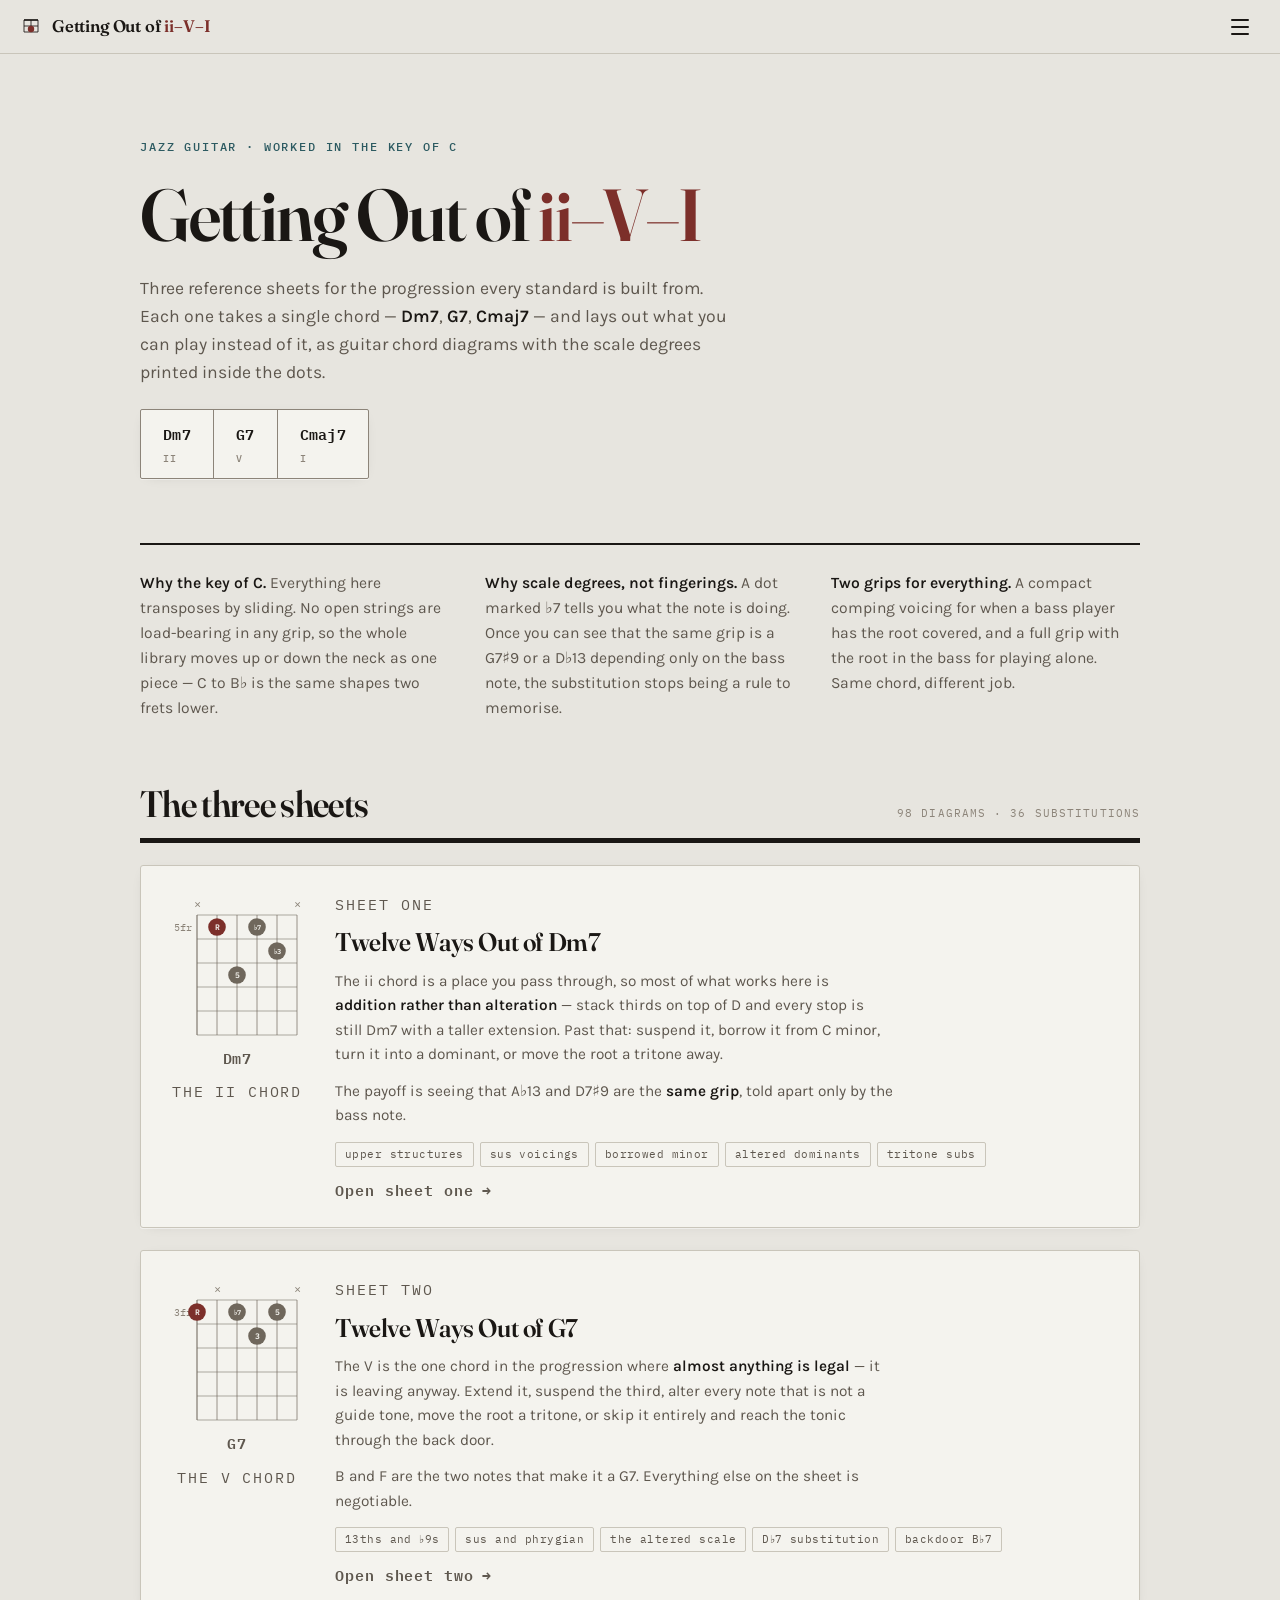
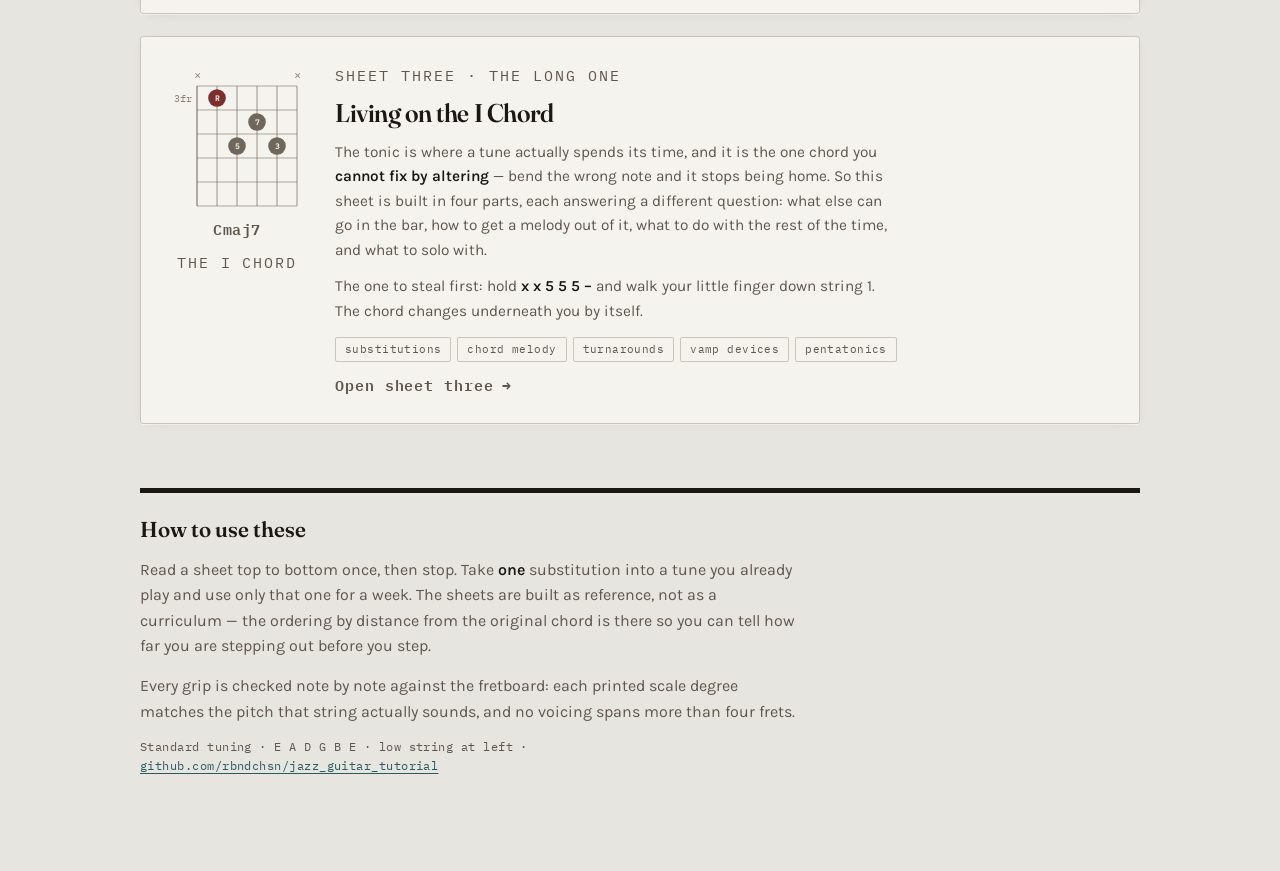
==== index.html @ 125aa094 "Add persistent site bar to all pages: logo home link, title, hamburger nav Identical self-contained " ====
<!doctype html>
<html lang="en">
<head>
<meta charset="utf-8">
<meta name="viewport" content="width=device-width, initial-scale=1">
<meta name="color-scheme" content="light dark">
<title>Getting Out of ii–V–I</title>
<meta name="description" content="A guitar reference for substituting every chord in a ii–V–I, worked in the key of C major. Three sheets, ninety-eight chord diagrams.">
<link rel="preconnect" href="https://fonts.googleapis.com">
<link rel="preconnect" href="https://fonts.gstatic.com" crossorigin>
<link rel="stylesheet" href="https://fonts.googleapis.com/css2?family=Fraunces:opsz,wght@9..144,400..700&family=Karla:wght@300..700&family=IBM+Plex+Mono:wght@400;500;600&display=swap">

<style>
  :root {
    --ground:      #E7E5DF;
    --surface:     #F4F3EE;
    --ink:         #1A1714;
    --ink-soft:    #5E574E;
    --ink-faint:   #8C8479;
    --rule:        #C9C5BA;
    --accent:      #7C2F2A;
    --nickel:      #2C5A61;
    --dot-ink:     #F4F3EE;
    --grid:        #6F675C;
    --nut:         #1A1714;
    --shadow:      0 1px 0 #FFFFFF80, 0 2px 14px -8px #1A171433;
    --lift:        0 1px 0 #FFFFFF80, 0 10px 28px -14px #1A171455;
  }

  @media (prefers-color-scheme: dark) {
    :root:not([data-theme="light"]) {
      --ground:      #131210;
      --surface:     #1D1B18;
      --ink:         #EDEAE3;
      --ink-soft:    #A79E92;
      --ink-faint:   #7A7267;
      --rule:        #35312B;
      --accent:      #DD8078;
      --nickel:      #79B7BD;
      --dot-ink:     #131210;
      --grid:        #6A6156;
      --nut:         #B9B0A2;
      --shadow:      0 1px 0 #FFFFFF08, 0 2px 16px -10px #000000;
      --lift:        0 1px 0 #FFFFFF10, 0 12px 30px -16px #000000;
    }
  }

  :root[data-theme="dark"] {
    --ground:      #131210;
    --surface:     #1D1B18;
    --ink:         #EDEAE3;
    --ink-soft:    #A79E92;
    --ink-faint:   #7A7267;
    --rule:        #35312B;
    --accent:      #DD8078;
    --nickel:      #79B7BD;
    --dot-ink:     #131210;
    --grid:        #6A6156;
    --nut:         #B9B0A2;
    --shadow:      0 1px 0 #FFFFFF08, 0 2px 16px -10px #000000;
    --lift:        0 1px 0 #FFFFFF10, 0 12px 30px -16px #000000;
  }

  * { box-sizing: border-box; }

  body {
    background: var(--ground);
    color: var(--ink);
    font-family: "Karla", ui-sans-serif, system-ui, sans-serif;
    font-size: 16px;
    line-height: 1.6;
    margin: 0;
    padding: 0 20px 96px;
    -webkit-font-smoothing: antialiased;
  }

  .wrap { max-width: 1000px; margin: 0 auto; display: flex; flex-direction: column; gap: 64px; }

  a { color: inherit; }

  :focus-visible {
    outline: 2px solid var(--accent);
    outline-offset: 3px;
    border-radius: 2px;
  }

  /* ---------- masthead ---------- */

  .masthead { padding: 84px 0 0; display: flex; flex-direction: column; gap: 22px; }

  .eyebrow {
    font-family: "IBM Plex Mono", ui-monospace, monospace;
    font-size: 11.5px; font-weight: 500; letter-spacing: 0.16em;
    text-transform: uppercase; color: var(--nickel); margin: 0;
  }

  h1 {
    font-family: "Fraunces", Georgia, "Times New Roman", serif;
    font-variation-settings: "opsz" 140;
    font-weight: 600; font-size: clamp(2.6rem, 7vw, 4.6rem);
    line-height: 1.0; letter-spacing: -0.025em; text-wrap: balance;
    margin: 0; max-width: 14ch;
  }

  h1 em { font-style: normal; color: var(--accent); }

  .standfirst { max-width: 60ch; font-size: 1.1rem; color: var(--ink-soft); margin: 0; }
  .standfirst strong { color: var(--ink); font-weight: 600; }

  /* ---------- progression strip ---------- */

  .prog {
    display: flex; align-items: stretch; align-self: flex-start;
    border: 1px solid var(--ink-faint); border-radius: 2px;
    overflow: hidden; background: var(--surface);
    box-shadow: var(--shadow);
  }

  .prog a {
    font-family: "IBM Plex Mono", ui-monospace, monospace;
    font-size: 15px; font-weight: 600; letter-spacing: 0.02em;
    text-decoration: none; color: var(--ink);
    padding: 13px 22px 12px;
    border-right: 1px solid var(--ink-faint);
    display: flex; flex-direction: column; gap: 4px;
    transition: background 140ms ease, color 140ms ease;
  }
  .prog a:last-child { border-right: 0; }
  .prog a:hover { background: var(--accent); color: var(--dot-ink); }
  .prog a:hover .deg { color: var(--dot-ink); opacity: 0.75; }

  .prog .deg {
    font-size: 9.5px; font-weight: 500; letter-spacing: 0.12em;
    text-transform: uppercase; color: var(--ink-faint);
    transition: color 140ms ease;
  }

  /* ---------- purpose ---------- */

  .purpose {
    display: grid; grid-template-columns: repeat(auto-fit, minmax(240px, 1fr));
    gap: 26px 36px;
    padding-top: 26px; border-top: 2px solid var(--ink);
  }

  .purpose p { margin: 0; color: var(--ink-soft); font-size: 0.98rem; }
  .purpose p b { color: var(--ink); font-weight: 600; }

  /* ---------- sheet rows ---------- */

  .sheets { display: flex; flex-direction: column; gap: 22px; }

  .sheets-head {
    display: flex; align-items: baseline; justify-content: space-between;
    gap: 16px; flex-wrap: wrap;
    padding-bottom: 14px; border-bottom: 5px solid var(--ink);
  }

  .sheets-head h2 {
    font-family: "Fraunces", Georgia, serif;
    font-variation-settings: "opsz" 90;
    font-weight: 600; font-size: clamp(1.7rem, 4vw, 2.3rem);
    line-height: 1.05; letter-spacing: -0.018em; margin: 0;
  }

  .count {
    font-family: "IBM Plex Mono", ui-monospace, monospace;
    font-size: 11px; letter-spacing: 0.1em; text-transform: uppercase;
    color: var(--ink-faint);
  }

  .sheet {
    display: grid;
    grid-template-columns: auto 1fr;
    gap: 12px 28px;
    align-items: start;
    background: var(--surface);
    border: 1px solid var(--rule);
    border-radius: 3px;
    padding: 26px 26px 24px;
    box-shadow: var(--shadow);
    text-decoration: none;
    color: inherit;
    transition: box-shadow 160ms ease, transform 160ms ease, border-color 160ms ease;
  }

  .sheet:hover { box-shadow: var(--lift); transform: translateY(-2px); border-color: var(--ink-faint); }
  .sheet:hover .go { color: var(--accent); }
  .sheet:hover .go .arrow { transform: translateX(4px); }

  .sheet-fig { display: flex; flex-direction: column; align-items: center; gap: 8px; }

  .fig-name {
    font-family: "IBM Plex Mono", ui-monospace, monospace;
    font-size: 12px; font-weight: 600; letter-spacing: 0.04em;
    color: var(--ink); margin: 0;
  }

  .fig-role {
    font-family: "IBM Plex Mono", ui-monospace, monospace;
    font-size: 9.5px; letter-spacing: 0.12em; text-transform: uppercase;
    color: var(--ink-faint); margin: 0;
  }

  .sheet-body { display: flex; flex-direction: column; gap: 12px; min-width: 0; }

  .sheet-eyebrow {
    font-family: "IBM Plex Mono", ui-monospace, monospace;
    font-size: 10.5px; letter-spacing: 0.13em; text-transform: uppercase;
    color: var(--accent); margin: 0;
  }

  .sheet h3 {
    font-family: "Fraunces", Georgia, serif;
    font-variation-settings: "opsz" 80;
    font-weight: 600; font-size: 1.6rem; line-height: 1.1;
    letter-spacing: -0.015em; margin: 0; text-wrap: balance;
  }

  .sheet p { margin: 0; color: var(--ink-soft); font-size: 0.96rem; max-width: 62ch; }
  .sheet p b { color: var(--ink); font-weight: 600; }

  .contents {
    display: flex; flex-wrap: wrap; gap: 6px;
    list-style: none; margin: 2px 0 0; padding: 0;
  }

  .contents li {
    font-family: "IBM Plex Mono", ui-monospace, monospace;
    font-size: 10.5px; letter-spacing: 0.04em;
    color: var(--ink-soft);
    border: 1px solid var(--rule);
    border-radius: 2px;
    padding: 3px 9px;
  }

  .go {
    font-family: "IBM Plex Mono", ui-monospace, monospace;
    font-size: 12px; font-weight: 600; letter-spacing: 0.06em;
    color: var(--nickel); margin: 4px 0 0;
    display: flex; align-items: center; gap: 8px;
    transition: color 160ms ease;
  }

  .go .arrow { display: inline-block; transition: transform 160ms ease; }

  /* ---------- coda ---------- */

  .coda { border-top: 5px solid var(--ink); padding-top: 24px; display: flex; flex-direction: column; gap: 14px; }

  .coda h2 {
    font-family: "Fraunces", Georgia, serif;
    font-variation-settings: "opsz" 60;
    font-weight: 600; font-size: 1.35rem; line-height: 1.2; margin: 0;
  }

  .coda p { margin: 0; max-width: 66ch; color: var(--ink-soft); }
  .coda strong { color: var(--ink); font-weight: 600; }
  .coda a { color: var(--nickel); text-underline-offset: 3px; }

  .tuning {
    font-family: "IBM Plex Mono", ui-monospace, monospace;
    font-size: 11.5px; color: var(--ink-faint); letter-spacing: 0.04em;
  }

  @media (max-width: 640px) {
    .masthead { padding-top: 52px; }
    .sheet { grid-template-columns: 1fr; padding: 20px 18px 18px; }
    .sheet-fig { align-items: flex-start; }
    .prog { align-self: stretch; }
    .prog a { flex: 1; padding: 12px 14px; align-items: center; }
  }

  @media (prefers-reduced-motion: reduce) {
    * { transition: none !important; }
    .sheet:hover { transform: none; }
  }
</style>
<style>
  /* ---------- persistent site bar (self-contained; all classes prefixed sitebar-) ---------- */

  .sitebar {
    position: sticky; top: 0; z-index: 200;
    margin: 0 -20px;
    padding: 0 20px;
    height: 54px;
    display: flex; align-items: center; justify-content: space-between; gap: 16px;
    background: var(--ground);
    border-bottom: 1px solid var(--rule);
  }

  .sitebar-home {
    display: flex; align-items: center; gap: 10px;
    text-decoration: none; color: var(--ink); min-width: 0;
  }

  .sitebar-logo { flex: none; display: block; color: var(--ink); }

  .sitebar-title {
    font-family: "Fraunces", Georgia, serif;
    font-variation-settings: "opsz" 40;
    font-weight: 600; font-size: 1.05rem; letter-spacing: -0.01em;
    line-height: 1.2;
    white-space: nowrap; overflow: hidden; text-overflow: ellipsis;
  }

  .sitebar-title em { font-style: normal; color: var(--accent); }

  .sitebar-burger {
    flex: none; width: 40px; height: 40px;
    display: flex; flex-direction: column; align-items: center; justify-content: center; gap: 5px;
    background: none; border: 1px solid transparent; border-radius: 2px;
    cursor: pointer; padding: 0;
  }

  .sitebar-burger:hover { border-color: var(--rule); background: var(--surface); }

  .sitebar-burger span {
    display: block; width: 18px; height: 2px;
    background: var(--ink); border-radius: 1px;
  }

  .sitebar-menu {
    position: absolute; top: calc(100% + 8px); right: 20px;
    display: none; flex-direction: column; min-width: 250px;
    background: var(--surface);
    border: 1px solid var(--rule); border-radius: 3px;
    box-shadow: 0 12px 30px -16px #00000059;
    padding: 6px;
  }

  .sitebar-menu.sitebar-open { display: flex; }

  .sitebar-menu a {
    font-family: "IBM Plex Mono", ui-monospace, monospace;
    font-size: 12.5px; font-weight: 500; letter-spacing: 0.03em;
    text-decoration: none; color: var(--ink);
    padding: 10px 12px; border-radius: 2px;
    display: flex; justify-content: space-between; align-items: center; gap: 14px;
  }

  .sitebar-menu a .sitebar-deg {
    color: var(--ink-faint);
    font-size: 10px; letter-spacing: 0.12em; text-transform: uppercase;
  }

  .sitebar-menu a:hover { background: var(--accent); color: var(--dot-ink); }
  .sitebar-menu a:hover .sitebar-deg { color: var(--dot-ink); opacity: 0.75; }

  .sitebar-menu a[aria-current="page"] { color: var(--accent); }
  .sitebar-menu a[aria-current="page"]:hover { color: var(--dot-ink); }
</style>
</head>
<body>
<header class="sitebar">
  <a class="sitebar-home" href="index.html" aria-label="Getting Out of ii–V–I — home">
    <svg class="sitebar-logo" width="22" height="22" viewBox="0 0 22 22" aria-hidden="true">
      <g stroke="currentColor" stroke-opacity="0.85">
        <line x1="4" y1="4" x2="18" y2="4" stroke-width="2"/>
        <line x1="4" y1="10" x2="18" y2="10" stroke-width="1"/>
        <line x1="4" y1="16" x2="18" y2="16" stroke-width="1"/>
        <line x1="4" y1="4" x2="4" y2="16" stroke-width="1"/>
        <line x1="11" y1="4" x2="11" y2="16" stroke-width="1"/>
        <line x1="18" y1="4" x2="18" y2="16" stroke-width="1"/>
      </g>
      <circle cx="11" cy="13" r="3.2" fill="var(--accent)"/>
    </svg>
    <span class="sitebar-title">Getting Out of <em>ii–V–I</em></span>
  </a>
  <button class="sitebar-burger" id="sitebar-toggle" type="button" aria-expanded="false" aria-controls="sitebar-menu" aria-label="Menu">
    <span></span><span></span><span></span>
  </button>
  <nav class="sitebar-menu" id="sitebar-menu" aria-label="Site navigation">
    <a href="index.html">Home <span class="sitebar-deg">index</span></a>
    <a href="1iichordDm7substitutions.html">Dm7 substitutions <span class="sitebar-deg">ii</span></a>
    <a href="2VchordG7substitutions.html">G7 substitutions <span class="sitebar-deg">V</span></a>
    <a href="3IchordCmaj7strategies.html">Cmaj7 strategies <span class="sitebar-deg">I</span></a>
  </nav>
</header>
<script>
(function () {
  var toggle = document.getElementById('sitebar-toggle');
  var menu = document.getElementById('sitebar-menu');
  function close() { menu.classList.remove('sitebar-open'); toggle.setAttribute('aria-expanded', 'false'); }
  toggle.addEventListener('click', function (e) {
    e.stopPropagation();
    var open = menu.classList.toggle('sitebar-open');
    toggle.setAttribute('aria-expanded', open ? 'true' : 'false');
  });
  document.addEventListener('click', function (e) { if (!menu.contains(e.target)) close(); });
  document.addEventListener('keydown', function (e) { if (e.key === 'Escape') close(); });
  var page = location.pathname.split('/').pop() || 'index.html';
  var links = menu.getElementsByTagName('a');
  for (var i = 0; i < links.length; i++) {
    if (links[i].getAttribute('href') === page) links[i].setAttribute('aria-current', 'page');
  }
})();
</script>


<div class="wrap">

  <header class="masthead">
    <p class="eyebrow">jazz guitar · worked in the key of C</p>
    <h1>Getting Out of <em>ii–V–I</em></h1>
    <p class="standfirst">Three reference sheets for the progression every standard is built from. Each one takes a single chord — <strong>Dm7</strong>, <strong>G7</strong>, <strong>Cmaj7</strong> — and lays out what you can play instead of it, as guitar chord diagrams with the scale degrees printed inside the dots.</p>

    <nav class="prog" aria-label="Jump to a sheet">
      <a href="1iichordDm7substitutions.html"><span>Dm7</span><span class="deg">ii</span></a>
      <a href="2VchordG7substitutions.html"><span>G7</span><span class="deg">V</span></a>
      <a href="3IchordCmaj7strategies.html"><span>Cmaj7</span><span class="deg">I</span></a>
    </nav>
  </header>

  <section class="purpose">
    <p><b>Why the key of C.</b> Everything here transposes by sliding. No open strings are load-bearing in any grip, so the whole library moves up or down the neck as one piece — C to B♭ is the same shapes two frets lower.</p>
    <p><b>Why scale degrees, not fingerings.</b> A dot marked ♭7 tells you what the note is doing. Once you can see that the same grip is a G7♯9 or a D♭13 depending only on the bass note, the substitution stops being a rule to memorise.</p>
    <p><b>Two grips for everything.</b> A compact comping voicing for when a bass player has the root covered, and a full grip with the root in the bass for playing alone. Same chord, different job.</p>
  </section>

  <section class="sheets">
    <div class="sheets-head">
      <h2>The three sheets</h2>
      <span class="count">98 diagrams · 36 substitutions</span>
    </div>

    <a class="sheet" href="1iichordDm7substitutions.html">
      <div class="sheet-fig">
        <svg width="140" height="147" viewBox="0 0 140 147" role="img" aria-label="Dm7 chord diagram, fifth position">
          <g stroke="var(--grid)" stroke-width="1" stroke-opacity="0.55">
            <line x1="30" y1="23" x2="130" y2="23"/><line x1="30" y1="47" x2="130" y2="47"/>
            <line x1="30" y1="71" x2="130" y2="71"/><line x1="30" y1="95" x2="130" y2="95"/>
            <line x1="30" y1="119" x2="130" y2="119"/><line x1="30" y1="143" x2="130" y2="143"/>
          </g>
          <g stroke="var(--grid)" stroke-opacity="0.7">
            <line x1="30" y1="23" x2="30" y2="143" stroke-width="1.5"/>
            <line x1="50" y1="23" x2="50" y2="143" stroke-width="1"/><line x1="70" y1="23" x2="70" y2="143" stroke-width="1"/>
            <line x1="90" y1="23" x2="90" y2="143" stroke-width="1"/><line x1="110" y1="23" x2="110" y2="143" stroke-width="1"/>
            <line x1="130" y1="23" x2="130" y2="143" stroke-width="1"/>
          </g>
          <text x="25" y="38.5" text-anchor="end" fill="var(--ink-faint)" font-family="'IBM Plex Mono', monospace" font-size="9.5">5fr</text>
          <text x="30" y="16" text-anchor="middle" fill="var(--ink-faint)" font-family="'IBM Plex Mono', monospace" font-size="12">×</text>
          <text x="130" y="16" text-anchor="middle" fill="var(--ink-faint)" font-family="'IBM Plex Mono', monospace" font-size="12">×</text>
          <circle cx="50" cy="35" r="8.8" fill="var(--accent)"/>
          <text x="50" y="35" text-anchor="middle" dominant-baseline="central" fill="var(--dot-ink)" font-family="'IBM Plex Mono', monospace" font-size="8.4" font-weight="600">R</text>
          <circle cx="90" cy="35" r="8.8" fill="var(--grid)"/>
          <text x="90" y="35" text-anchor="middle" dominant-baseline="central" fill="var(--dot-ink)" font-family="'IBM Plex Mono', monospace" font-size="7.4" font-weight="600">♭7</text>
          <circle cx="110" cy="59" r="8.8" fill="var(--grid)"/>
          <text x="110" y="59" text-anchor="middle" dominant-baseline="central" fill="var(--dot-ink)" font-family="'IBM Plex Mono', monospace" font-size="7.4" font-weight="600">♭3</text>
          <circle cx="70" cy="83" r="8.8" fill="var(--grid)"/>
          <text x="70" y="83" text-anchor="middle" dominant-baseline="central" fill="var(--dot-ink)" font-family="'IBM Plex Mono', monospace" font-size="8.4" font-weight="600">5</text>
        </svg>
        <p class="fig-name">Dm7</p>
        <p class="fig-role">the ii chord</p>
      </div>

      <div class="sheet-body">
        <p class="sheet-eyebrow">sheet one</p>
        <h3>Twelve Ways Out of Dm7</h3>
        <p>The ii chord is a place you pass through, so most of what works here is <b>addition rather than alteration</b> — stack thirds on top of D and every stop is still Dm7 with a taller extension. Past that: suspend it, borrow it from C minor, turn it into a dominant, or move the root a tritone away.</p>
        <p>The payoff is seeing that A♭13 and D7♯9 are the <b>same grip</b>, told apart only by the bass note.</p>
        <ul class="contents">
          <li>upper structures</li><li>sus voicings</li><li>borrowed minor</li><li>altered dominants</li><li>tritone subs</li>
        </ul>
        <p class="go">Open sheet one <span class="arrow">→</span></p>
      </div>
    </a>

    <a class="sheet" href="2VchordG7substitutions.html">
      <div class="sheet-fig">
        <svg width="140" height="147" viewBox="0 0 140 147" role="img" aria-label="G7 chord diagram, third position">
          <g stroke="var(--grid)" stroke-width="1" stroke-opacity="0.55">
            <line x1="30" y1="23" x2="130" y2="23"/><line x1="30" y1="47" x2="130" y2="47"/>
            <line x1="30" y1="71" x2="130" y2="71"/><line x1="30" y1="95" x2="130" y2="95"/>
            <line x1="30" y1="119" x2="130" y2="119"/><line x1="30" y1="143" x2="130" y2="143"/>
          </g>
          <g stroke="var(--grid)" stroke-opacity="0.7">
            <line x1="30" y1="23" x2="30" y2="143" stroke-width="1.5"/>
            <line x1="50" y1="23" x2="50" y2="143" stroke-width="1"/><line x1="70" y1="23" x2="70" y2="143" stroke-width="1"/>
            <line x1="90" y1="23" x2="90" y2="143" stroke-width="1"/><line x1="110" y1="23" x2="110" y2="143" stroke-width="1"/>
            <line x1="130" y1="23" x2="130" y2="143" stroke-width="1"/>
          </g>
          <text x="25" y="38.5" text-anchor="end" fill="var(--ink-faint)" font-family="'IBM Plex Mono', monospace" font-size="9.5">3fr</text>
          <text x="50" y="16" text-anchor="middle" fill="var(--ink-faint)" font-family="'IBM Plex Mono', monospace" font-size="12">×</text>
          <text x="130" y="16" text-anchor="middle" fill="var(--ink-faint)" font-family="'IBM Plex Mono', monospace" font-size="12">×</text>
          <circle cx="30" cy="35" r="8.8" fill="var(--accent)"/>
          <text x="30" y="35" text-anchor="middle" dominant-baseline="central" fill="var(--dot-ink)" font-family="'IBM Plex Mono', monospace" font-size="8.4" font-weight="600">R</text>
          <circle cx="70" cy="35" r="8.8" fill="var(--grid)"/>
          <text x="70" y="35" text-anchor="middle" dominant-baseline="central" fill="var(--dot-ink)" font-family="'IBM Plex Mono', monospace" font-size="7.4" font-weight="600">♭7</text>
          <circle cx="110" cy="35" r="8.8" fill="var(--grid)"/>
          <text x="110" y="35" text-anchor="middle" dominant-baseline="central" fill="var(--dot-ink)" font-family="'IBM Plex Mono', monospace" font-size="8.4" font-weight="600">5</text>
          <circle cx="90" cy="59" r="8.8" fill="var(--grid)"/>
          <text x="90" y="59" text-anchor="middle" dominant-baseline="central" fill="var(--dot-ink)" font-family="'IBM Plex Mono', monospace" font-size="8.4" font-weight="600">3</text>
        </svg>
        <p class="fig-name">G7</p>
        <p class="fig-role">the V chord</p>
      </div>

      <div class="sheet-body">
        <p class="sheet-eyebrow">sheet two</p>
        <h3>Twelve Ways Out of G7</h3>
        <p>The V is the one chord in the progression where <b>almost anything is legal</b> — it is leaving anyway. Extend it, suspend the third, alter every note that is not a guide tone, move the root a tritone, or skip it entirely and reach the tonic through the back door.</p>
        <p>B and F are the two notes that make it a G7. Everything else on the sheet is negotiable.</p>
        <ul class="contents">
          <li>13ths and ♭9s</li><li>sus and phrygian</li><li>the altered scale</li><li>D♭7 substitution</li><li>backdoor B♭7</li>
        </ul>
        <p class="go">Open sheet two <span class="arrow">→</span></p>
      </div>
    </a>

    <a class="sheet" href="3IchordCmaj7strategies.html">
      <div class="sheet-fig">
        <svg width="140" height="147" viewBox="0 0 140 147" role="img" aria-label="Cmaj7 chord diagram, third position">
          <g stroke="var(--grid)" stroke-width="1" stroke-opacity="0.55">
            <line x1="30" y1="23" x2="130" y2="23"/><line x1="30" y1="47" x2="130" y2="47"/>
            <line x1="30" y1="71" x2="130" y2="71"/><line x1="30" y1="95" x2="130" y2="95"/>
            <line x1="30" y1="119" x2="130" y2="119"/><line x1="30" y1="143" x2="130" y2="143"/>
          </g>
          <g stroke="var(--grid)" stroke-opacity="0.7">
            <line x1="30" y1="23" x2="30" y2="143" stroke-width="1.5"/>
            <line x1="50" y1="23" x2="50" y2="143" stroke-width="1"/><line x1="70" y1="23" x2="70" y2="143" stroke-width="1"/>
            <line x1="90" y1="23" x2="90" y2="143" stroke-width="1"/><line x1="110" y1="23" x2="110" y2="143" stroke-width="1"/>
            <line x1="130" y1="23" x2="130" y2="143" stroke-width="1"/>
          </g>
          <text x="25" y="38.5" text-anchor="end" fill="var(--ink-faint)" font-family="'IBM Plex Mono', monospace" font-size="9.5">3fr</text>
          <text x="30" y="16" text-anchor="middle" fill="var(--ink-faint)" font-family="'IBM Plex Mono', monospace" font-size="12">×</text>
          <text x="130" y="16" text-anchor="middle" fill="var(--ink-faint)" font-family="'IBM Plex Mono', monospace" font-size="12">×</text>
          <circle cx="50" cy="35" r="8.8" fill="var(--accent)"/>
          <text x="50" y="35" text-anchor="middle" dominant-baseline="central" fill="var(--dot-ink)" font-family="'IBM Plex Mono', monospace" font-size="8.4" font-weight="600">R</text>
          <circle cx="90" cy="59" r="8.8" fill="var(--grid)"/>
          <text x="90" y="59" text-anchor="middle" dominant-baseline="central" fill="var(--dot-ink)" font-family="'IBM Plex Mono', monospace" font-size="8.4" font-weight="600">7</text>
          <circle cx="70" cy="83" r="8.8" fill="var(--grid)"/>
          <text x="70" y="83" text-anchor="middle" dominant-baseline="central" fill="var(--dot-ink)" font-family="'IBM Plex Mono', monospace" font-size="8.4" font-weight="600">5</text>
          <circle cx="110" cy="83" r="8.8" fill="var(--grid)"/>
          <text x="110" y="83" text-anchor="middle" dominant-baseline="central" fill="var(--dot-ink)" font-family="'IBM Plex Mono', monospace" font-size="8.4" font-weight="600">3</text>
        </svg>
        <p class="fig-name">Cmaj7</p>
        <p class="fig-role">the I chord</p>
      </div>

      <div class="sheet-body">
        <p class="sheet-eyebrow">sheet three · the long one</p>
        <h3>Living on the I Chord</h3>
        <p>The tonic is where a tune actually spends its time, and it is the one chord you <b>cannot fix by altering</b> — bend the wrong note and it stops being home. So this sheet is built in four parts, each answering a different question: what else can go in the bar, how to get a melody out of it, what to do with the rest of the time, and what to solo with.</p>
        <p>The one to steal first: hold <b>x x 5 5 5 –</b> and walk your little finger down string 1. The chord changes underneath you by itself.</p>
        <ul class="contents">
          <li>substitutions</li><li>chord melody</li><li>turnarounds</li><li>vamp devices</li><li>pentatonics</li>
        </ul>
        <p class="go">Open sheet three <span class="arrow">→</span></p>
      </div>
    </a>
  </section>

  <section class="coda">
    <h2>How to use these</h2>
    <p>Read a sheet top to bottom once, then stop. Take <strong>one</strong> substitution into a tune you already play and use only that one for a week. The sheets are built as reference, not as a curriculum — the ordering by distance from the original chord is there so you can tell how far you are stepping out before you step.</p>
    <p>Every grip is checked note by note against the fretboard: each printed scale degree matches the pitch that string actually sounds, and no voicing spans more than four frets.</p>
    <p class="tuning">Standard tuning · E A D G B E · low string at left · <a href="https://github.com/rbndchsn/jazz_guitar_tutorial">github.com/rbndchsn/jazz_guitar_tutorial</a></p>
  </section>

</div>

</body>
</html>
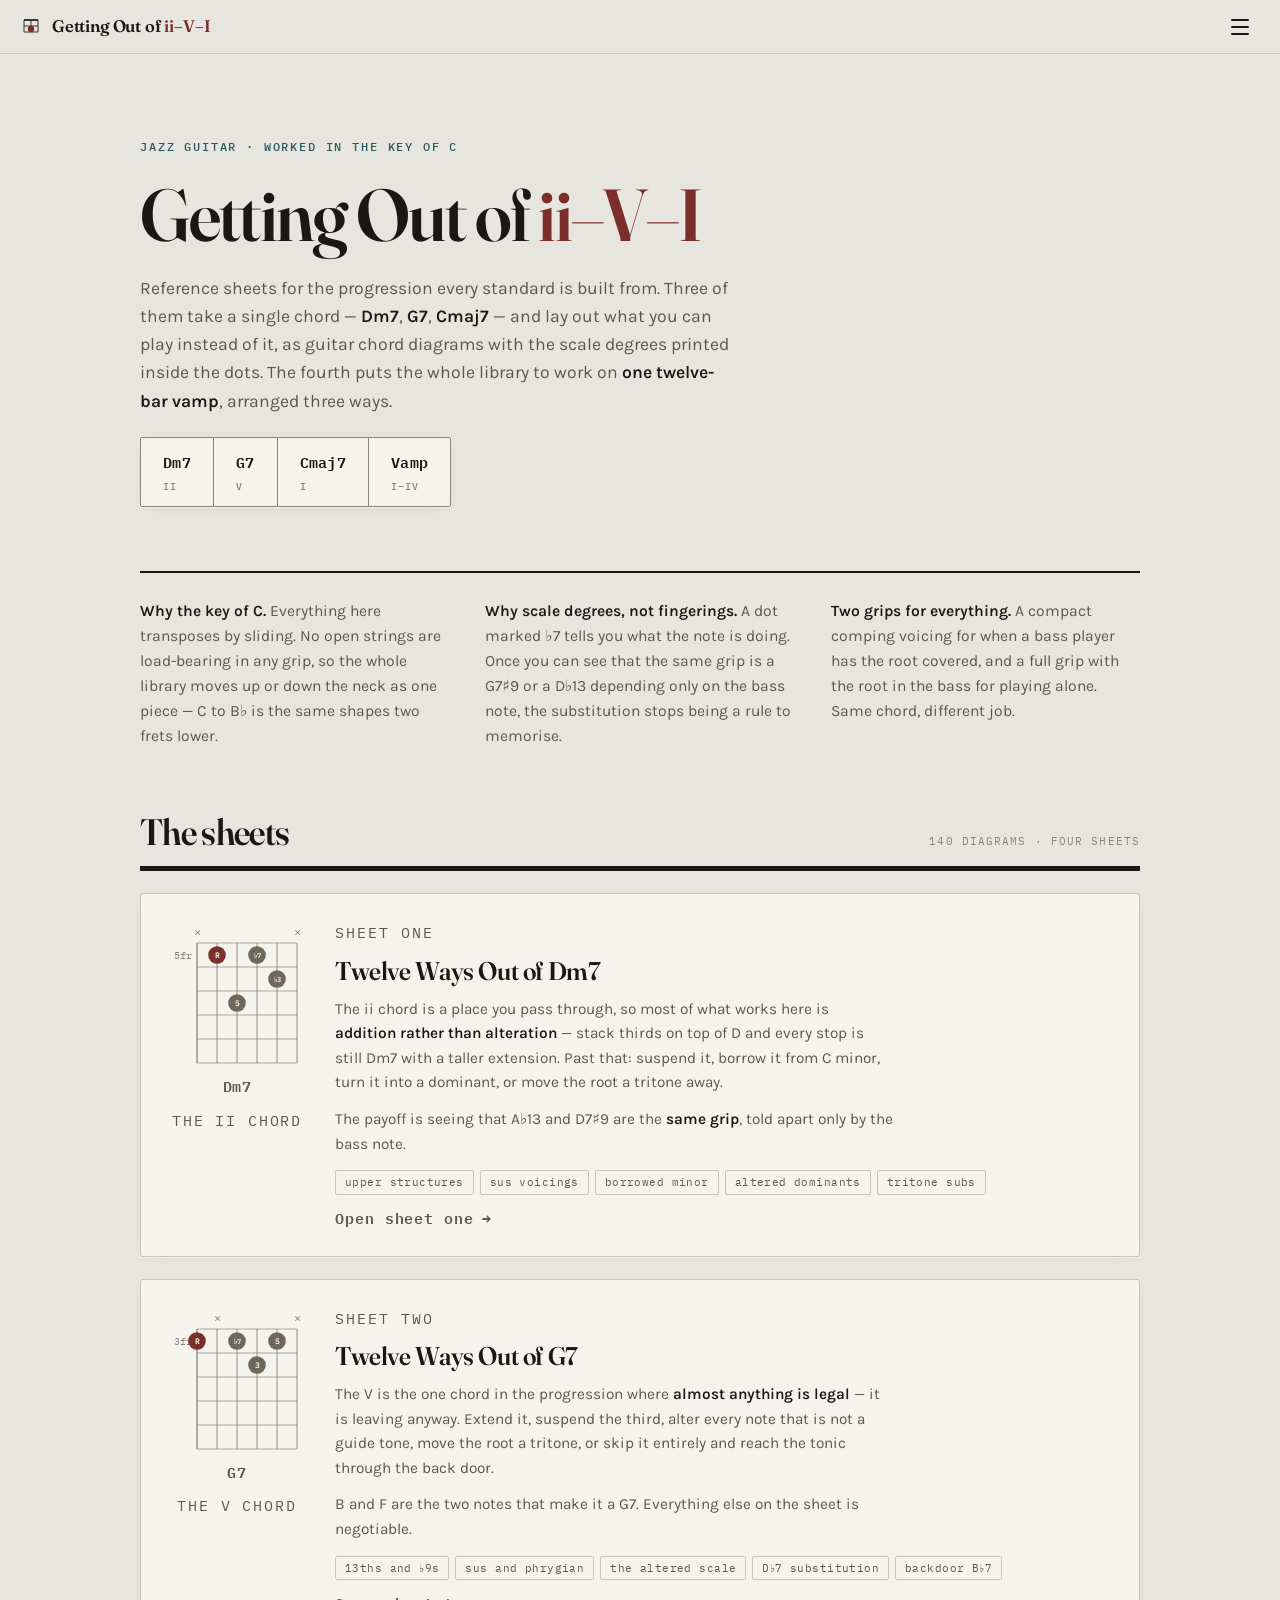
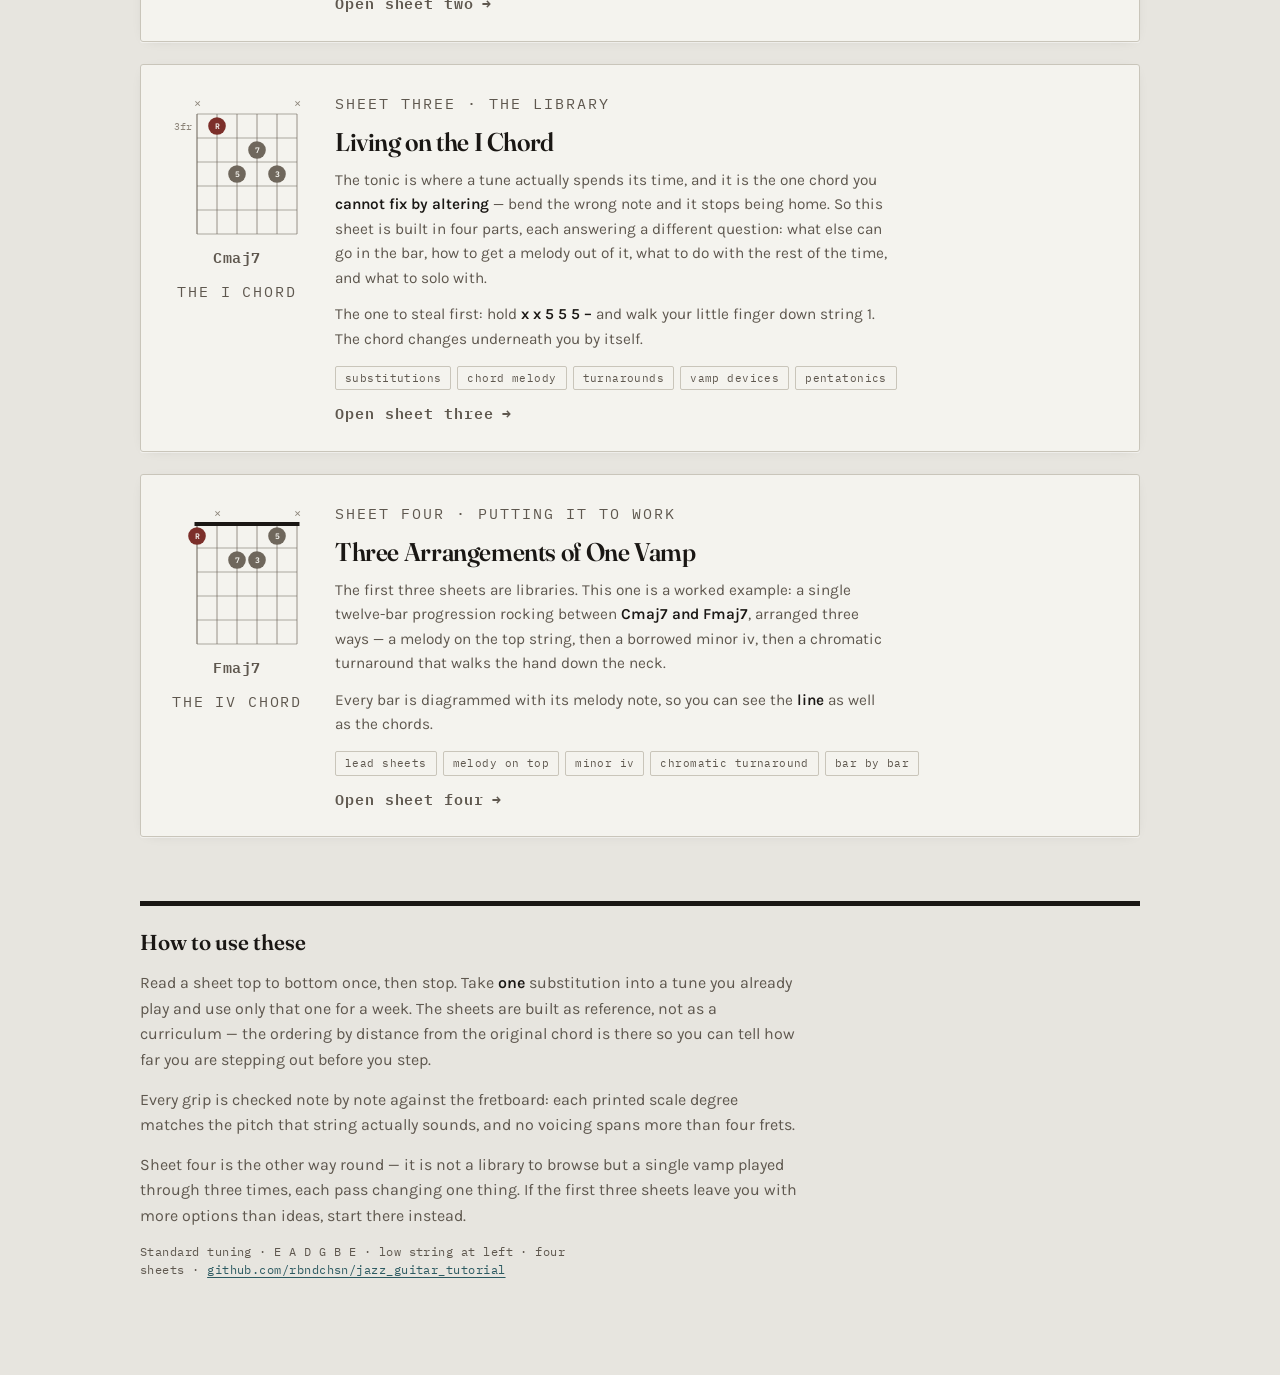
==== commit 5c5123e8: "Add sheet four: three arrangements of one vamp New page 4threearrangements.html carries the standard" ====
--- a/index.html
+++ b/index.html
@@ -5,7 +5,7 @@
 <meta name="viewport" content="width=device-width, initial-scale=1">
 <meta name="color-scheme" content="light dark">
 <title>Getting Out of ii–V–I</title>
-<meta name="description" content="A guitar reference for substituting every chord in a ii–V–I, worked in the key of C major. Three sheets, ninety-eight chord diagrams.">
+<meta name="description" content="A guitar reference for substituting every chord in a ii–V–I, worked in the key of C major. Four sheets, one hundred and forty chord diagrams.">
 <link rel="preconnect" href="https://fonts.googleapis.com">
 <link rel="preconnect" href="https://fonts.gstatic.com" crossorigin>
 <link rel="stylesheet" href="https://fonts.googleapis.com/css2?family=Fraunces:opsz,wght@9..144,400..700&family=Karla:wght@300..700&family=IBM+Plex+Mono:wght@400;500;600&display=swap">
@@ -268,7 +268,7 @@
     .sheet { grid-template-columns: 1fr; padding: 20px 18px 18px; }
     .sheet-fig { align-items: flex-start; }
     .prog { align-self: stretch; }
-    .prog a { flex: 1; padding: 12px 14px; align-items: center; }
+    .prog a { flex: 1; min-width: 0; padding: 12px 9px; align-items: center; font-size: 13.5px; }
   }
 
   @media (prefers-reduced-motion: reduce) {
@@ -375,6 +375,7 @@
     <a href="1iichordDm7substitutions.html">Dm7 substitutions <span class="sitebar-deg">ii</span></a>
     <a href="2VchordG7substitutions.html">G7 substitutions <span class="sitebar-deg">V</span></a>
     <a href="3IchordCmaj7strategies.html">Cmaj7 strategies <span class="sitebar-deg">I</span></a>
+    <a href="4threearrangements.html">Three arrangements <span class="sitebar-deg">vamp</span></a>
   </nav>
 </header>
 <script>
@@ -403,12 +404,13 @@
   <header class="masthead">
     <p class="eyebrow">jazz guitar · worked in the key of C</p>
     <h1>Getting Out of <em>ii–V–I</em></h1>
-    <p class="standfirst">Three reference sheets for the progression every standard is built from. Each one takes a single chord — <strong>Dm7</strong>, <strong>G7</strong>, <strong>Cmaj7</strong> — and lays out what you can play instead of it, as guitar chord diagrams with the scale degrees printed inside the dots.</p>
+    <p class="standfirst">Reference sheets for the progression every standard is built from. Three of them take a single chord — <strong>Dm7</strong>, <strong>G7</strong>, <strong>Cmaj7</strong> — and lay out what you can play instead of it, as guitar chord diagrams with the scale degrees printed inside the dots. The fourth puts the whole library to work on <strong>one twelve-bar vamp</strong>, arranged three ways.</p>
 
     <nav class="prog" aria-label="Jump to a sheet">
       <a href="1iichordDm7substitutions.html"><span>Dm7</span><span class="deg">ii</span></a>
       <a href="2VchordG7substitutions.html"><span>G7</span><span class="deg">V</span></a>
       <a href="3IchordCmaj7strategies.html"><span>Cmaj7</span><span class="deg">I</span></a>
+      <a href="4threearrangements.html"><span>Vamp</span><span class="deg">I–IV</span></a>
     </nav>
   </header>
 
@@ -420,8 +422,8 @@
 
   <section class="sheets">
     <div class="sheets-head">
-      <h2>The three sheets</h2>
-      <span class="count">98 diagrams · 36 substitutions</span>
+      <h2>The sheets</h2>
+      <span class="count">140 diagrams · four sheets</span>
     </div>
 
     <a class="sheet" href="1iichordDm7substitutions.html">
@@ -539,7 +541,7 @@
       </div>
 
       <div class="sheet-body">
-        <p class="sheet-eyebrow">sheet three · the long one</p>
+        <p class="sheet-eyebrow">sheet three · the library</p>
         <h3>Living on the I Chord</h3>
         <p>The tonic is where a tune actually spends its time, and it is the one chord you <b>cannot fix by altering</b> — bend the wrong note and it stops being home. So this sheet is built in four parts, each answering a different question: what else can go in the bar, how to get a melody out of it, what to do with the rest of the time, and what to solo with.</p>
         <p>The one to steal first: hold <b>x x 5 5 5 –</b> and walk your little finger down string 1. The chord changes underneath you by itself.</p>
@@ -549,13 +551,56 @@
         <p class="go">Open sheet three <span class="arrow">→</span></p>
       </div>
     </a>
+
+    <a class="sheet" href="4threearrangements.html">
+      <div class="sheet-fig">
+        <svg width="140" height="147" viewBox="0 0 140 147" role="img" aria-label="Fmaj7 chord diagram, first position">
+          <g stroke="var(--grid)" stroke-width="1" stroke-opacity="0.55">
+            <line x1="30" y1="23" x2="130" y2="23"/><line x1="30" y1="47" x2="130" y2="47"/>
+            <line x1="30" y1="71" x2="130" y2="71"/><line x1="30" y1="95" x2="130" y2="95"/>
+            <line x1="30" y1="119" x2="130" y2="119"/><line x1="30" y1="143" x2="130" y2="143"/>
+          </g>
+          <g stroke="var(--grid)" stroke-opacity="0.7">
+            <line x1="30" y1="23" x2="30" y2="143" stroke-width="1.5"/>
+            <line x1="50" y1="23" x2="50" y2="143" stroke-width="1"/><line x1="70" y1="23" x2="70" y2="143" stroke-width="1"/>
+            <line x1="90" y1="23" x2="90" y2="143" stroke-width="1"/><line x1="110" y1="23" x2="110" y2="143" stroke-width="1"/>
+            <line x1="130" y1="23" x2="130" y2="143" stroke-width="1"/>
+          </g>
+          <line x1="29.5" y1="23" x2="130.5" y2="23" stroke="var(--nut)" stroke-width="4" stroke-linecap="square"/>
+          <text x="50" y="16" text-anchor="middle" fill="var(--ink-faint)" font-family="'IBM Plex Mono', monospace" font-size="12">×</text>
+          <text x="130" y="16" text-anchor="middle" fill="var(--ink-faint)" font-family="'IBM Plex Mono', monospace" font-size="12">×</text>
+          <circle cx="30" cy="35" r="8.8" fill="var(--accent)"/>
+          <text x="30" y="35" text-anchor="middle" dominant-baseline="central" fill="var(--dot-ink)" font-family="'IBM Plex Mono', monospace" font-size="8.4" font-weight="600">R</text>
+          <circle cx="110" cy="35" r="8.8" fill="var(--grid)"/>
+          <text x="110" y="35" text-anchor="middle" dominant-baseline="central" fill="var(--dot-ink)" font-family="'IBM Plex Mono', monospace" font-size="8.4" font-weight="600">5</text>
+          <circle cx="70" cy="59" r="8.8" fill="var(--grid)"/>
+          <text x="70" y="59" text-anchor="middle" dominant-baseline="central" fill="var(--dot-ink)" font-family="'IBM Plex Mono', monospace" font-size="8.4" font-weight="600">7</text>
+          <circle cx="90" cy="59" r="8.8" fill="var(--grid)"/>
+          <text x="90" y="59" text-anchor="middle" dominant-baseline="central" fill="var(--dot-ink)" font-family="'IBM Plex Mono', monospace" font-size="8.4" font-weight="600">3</text>
+        </svg>
+        <p class="fig-name">Fmaj7</p>
+        <p class="fig-role">the IV chord</p>
+      </div>
+
+      <div class="sheet-body">
+        <p class="sheet-eyebrow">sheet four · putting it to work</p>
+        <h3>Three Arrangements of One Vamp</h3>
+        <p>The first three sheets are libraries. This one is a worked example: a single twelve-bar progression rocking between <b>Cmaj7 and Fmaj7</b>, arranged three ways — a melody on the top string, then a borrowed minor iv, then a chromatic turnaround that walks the hand down the neck.</p>
+        <p>Every bar is diagrammed with its melody note, so you can see the <b>line</b> as well as the chords.</p>
+        <ul class="contents">
+          <li>lead sheets</li><li>melody on top</li><li>minor iv</li><li>chromatic turnaround</li><li>bar by bar</li>
+        </ul>
+        <p class="go">Open sheet four <span class="arrow">→</span></p>
+      </div>
+    </a>
   </section>
 
   <section class="coda">
     <h2>How to use these</h2>
     <p>Read a sheet top to bottom once, then stop. Take <strong>one</strong> substitution into a tune you already play and use only that one for a week. The sheets are built as reference, not as a curriculum — the ordering by distance from the original chord is there so you can tell how far you are stepping out before you step.</p>
     <p>Every grip is checked note by note against the fretboard: each printed scale degree matches the pitch that string actually sounds, and no voicing spans more than four frets.</p>
-    <p class="tuning">Standard tuning · E A D G B E · low string at left · <a href="https://github.com/rbndchsn/jazz_guitar_tutorial">github.com/rbndchsn/jazz_guitar_tutorial</a></p>
+    <p>Sheet four is the other way round — it is not a library to browse but a single vamp played through three times, each pass changing one thing. If the first three sheets leave you with more options than ideas, start there instead.</p>
+    <p class="tuning">Standard tuning · E A D G B E · low string at left · four sheets · <a href="https://github.com/rbndchsn/jazz_guitar_tutorial">github.com/rbndchsn/jazz_guitar_tutorial</a></p>
   </section>
 
 </div>
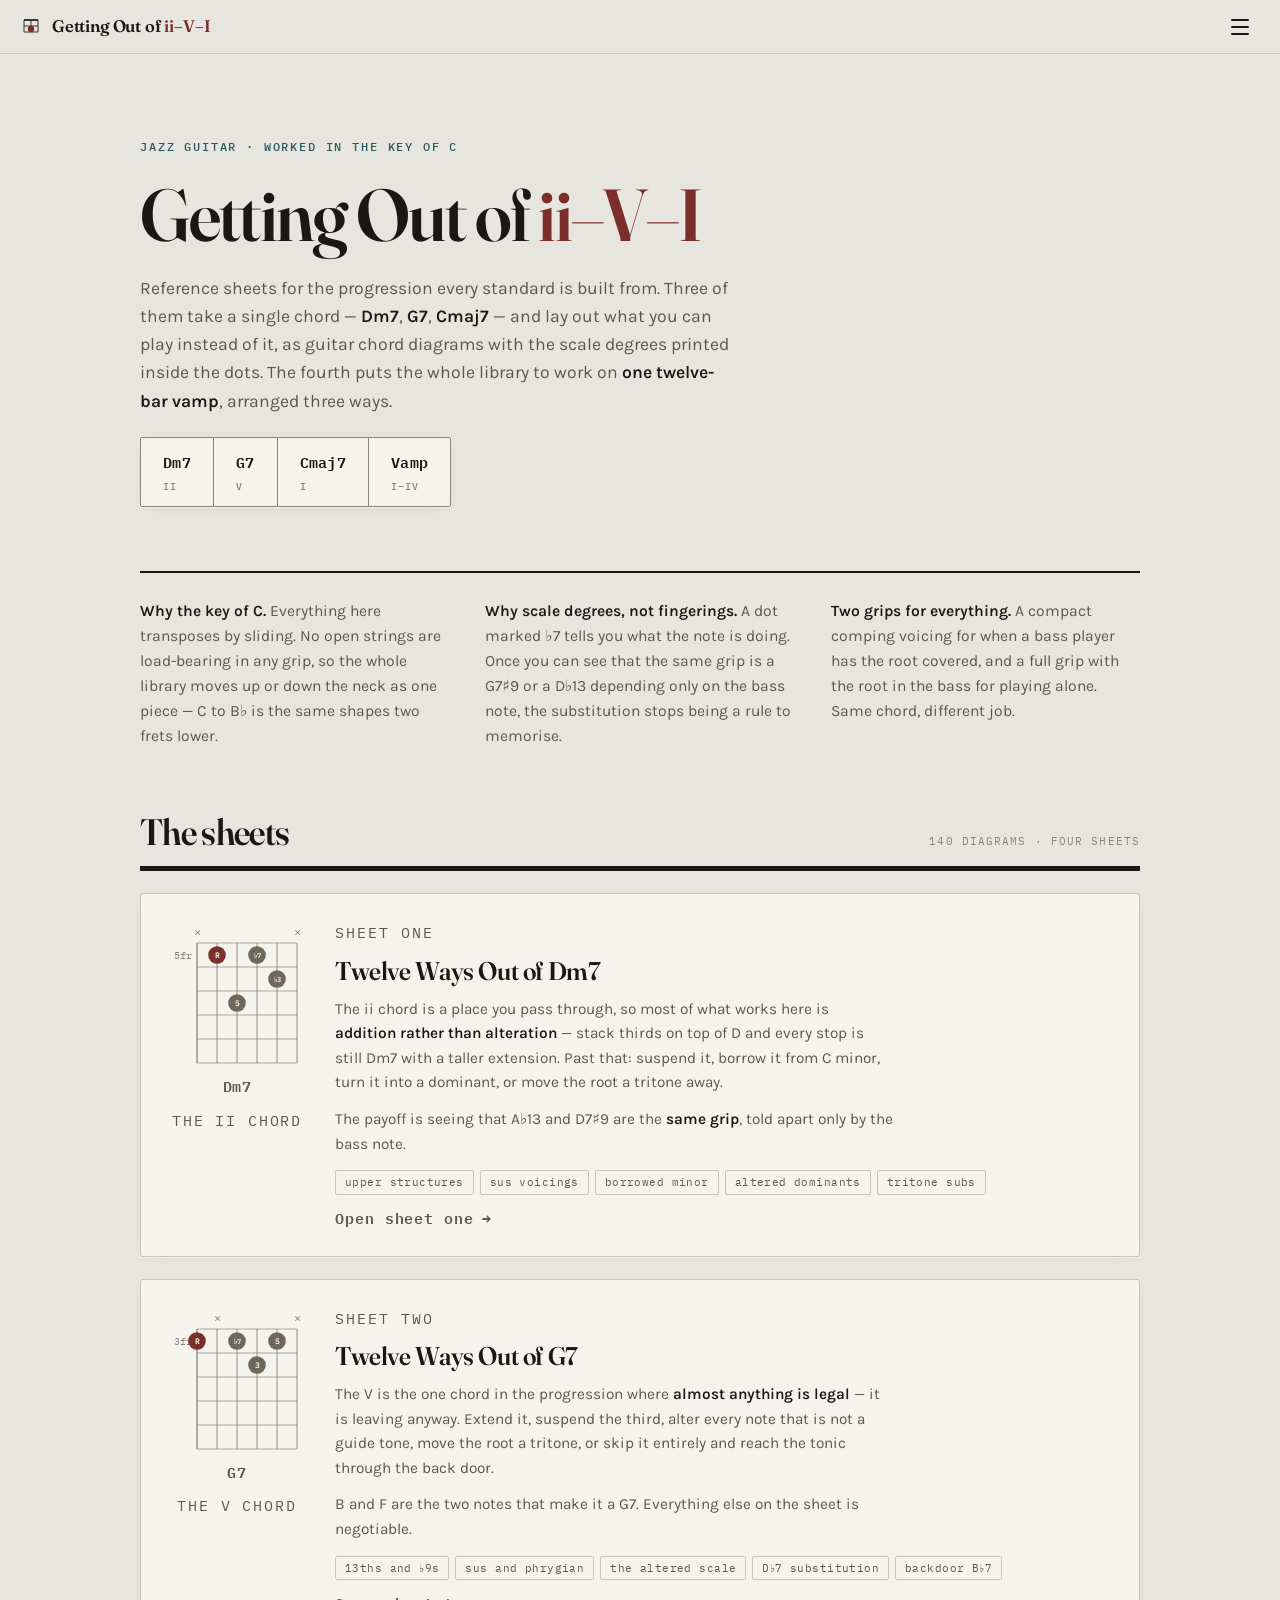
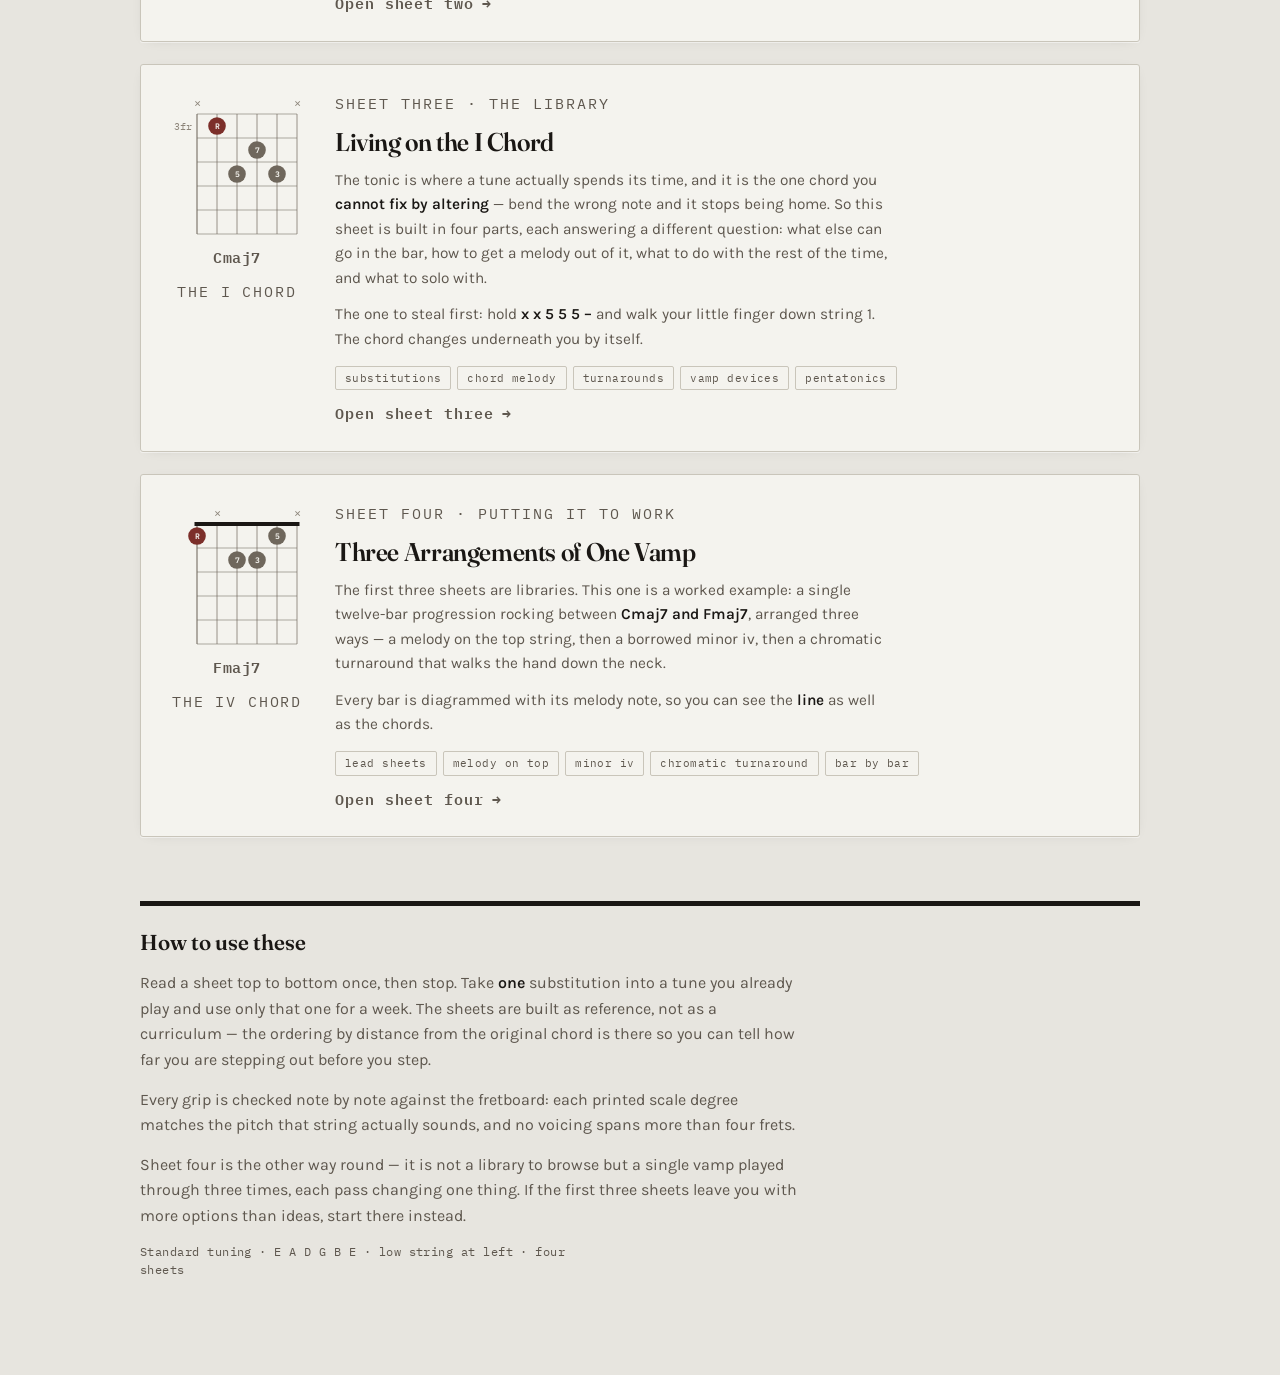
==== commit 14d9932c: "Drop the repo link from the index footer Co-Authored-By: Claude Opus 5 (1M context) <noreply@anthrop" ====
--- a/index.html
+++ b/index.html
@@ -600,7 +600,7 @@
     <p>Read a sheet top to bottom once, then stop. Take <strong>one</strong> substitution into a tune you already play and use only that one for a week. The sheets are built as reference, not as a curriculum — the ordering by distance from the original chord is there so you can tell how far you are stepping out before you step.</p>
     <p>Every grip is checked note by note against the fretboard: each printed scale degree matches the pitch that string actually sounds, and no voicing spans more than four frets.</p>
     <p>Sheet four is the other way round — it is not a library to browse but a single vamp played through three times, each pass changing one thing. If the first three sheets leave you with more options than ideas, start there instead.</p>
-    <p class="tuning">Standard tuning · E A D G B E · low string at left · four sheets · <a href="https://github.com/rbndchsn/jazz_guitar_tutorial">github.com/rbndchsn/jazz_guitar_tutorial</a></p>
+    <p class="tuning">Standard tuning · E A D G B E · low string at left · four sheets</p>
   </section>
 
 </div>
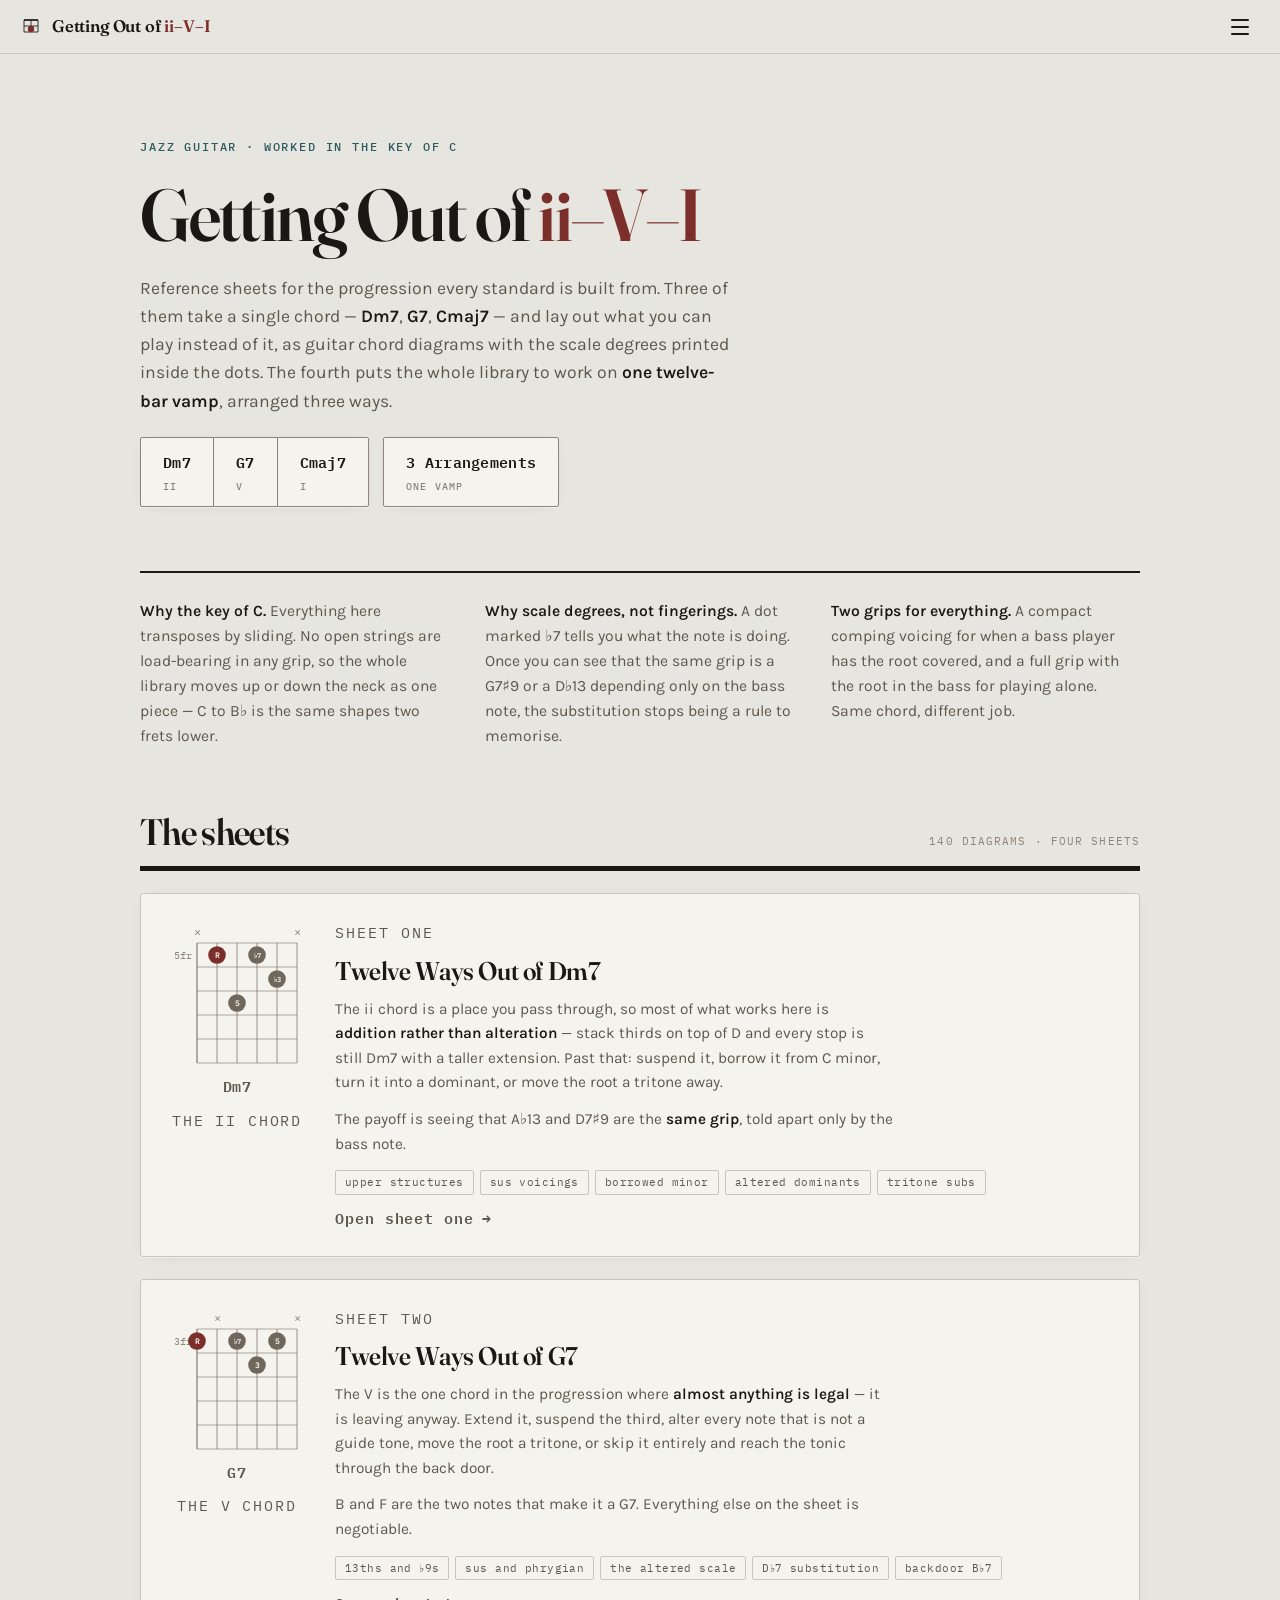
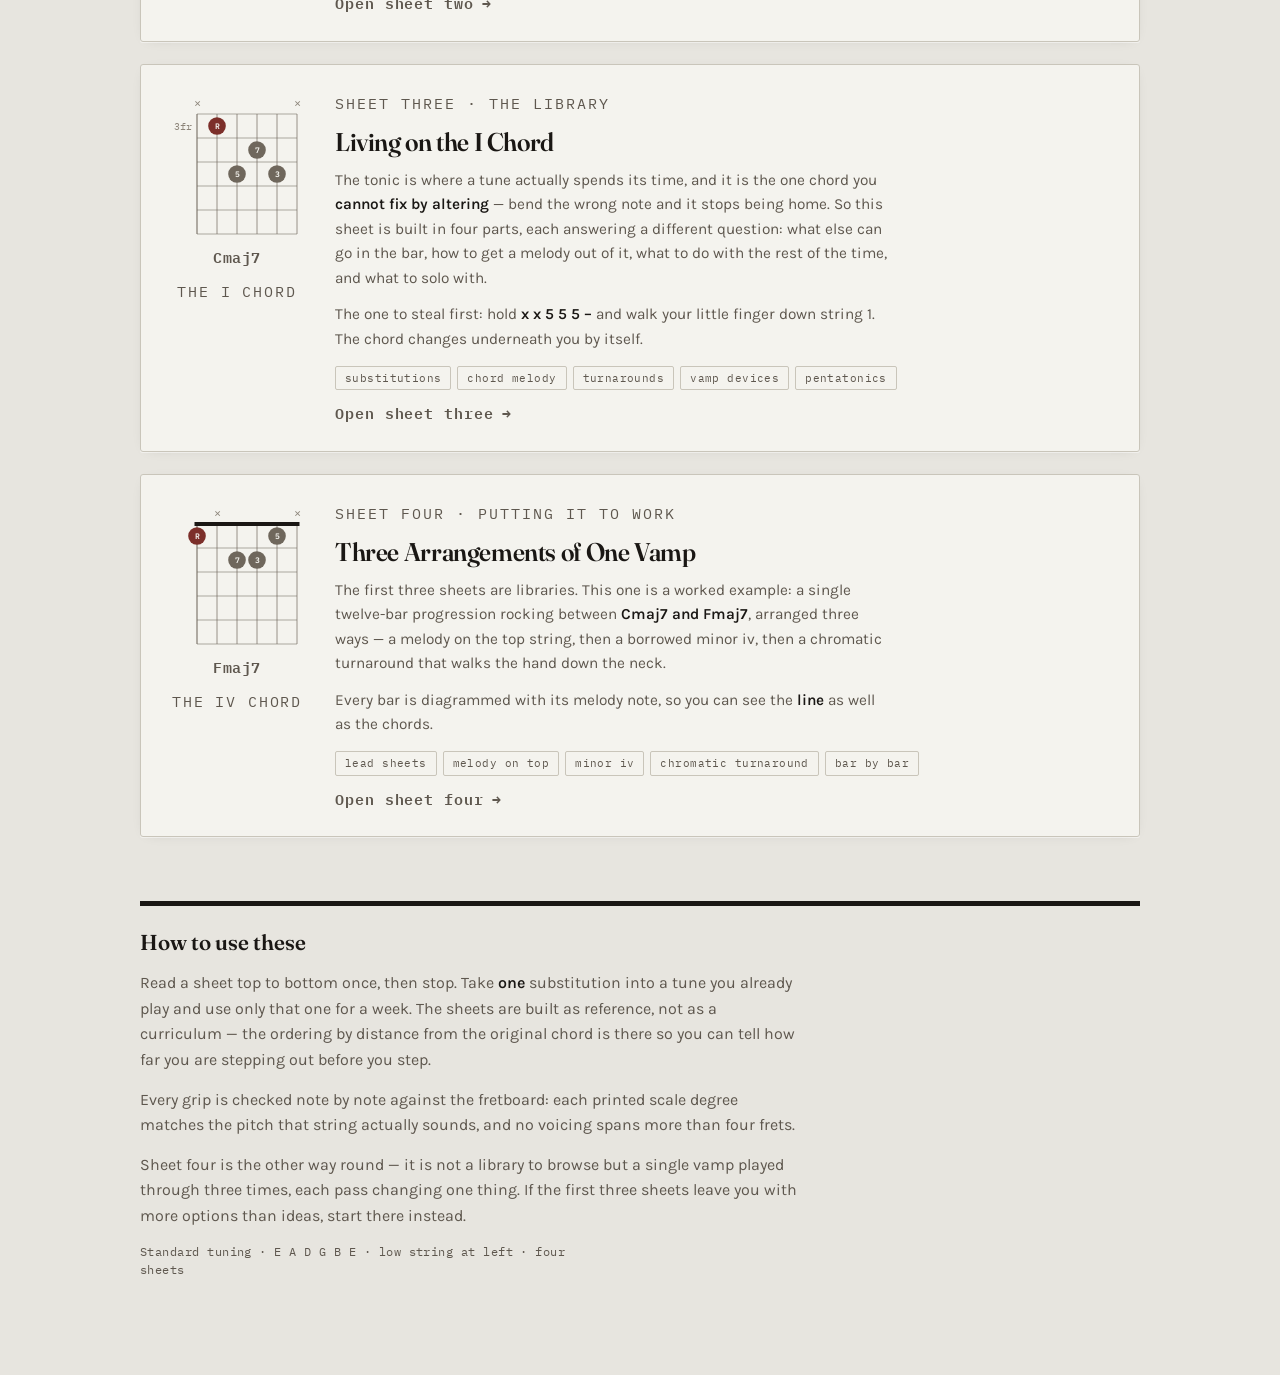
==== commit d2d99084: "Split sheet four out of the progression strip The ii-V-I strip holds the three chord sheets; sheet f" ====
--- a/index.html
+++ b/index.html
@@ -109,8 +109,13 @@
 
   /* ---------- progression strip ---------- */
 
+  .prog-row {
+    display: flex; flex-wrap: wrap; align-items: stretch;
+    gap: 14px; align-self: flex-start;
+  }
+
   .prog {
-    display: flex; align-items: stretch; align-self: flex-start;
+    display: flex; align-items: stretch;
     border: 1px solid var(--ink-faint); border-radius: 2px;
     overflow: hidden; background: var(--surface);
     box-shadow: var(--shadow);
@@ -267,8 +272,8 @@
     .masthead { padding-top: 52px; }
     .sheet { grid-template-columns: 1fr; padding: 20px 18px 18px; }
     .sheet-fig { align-items: flex-start; }
-    .prog { align-self: stretch; }
-    .prog a { flex: 1; min-width: 0; padding: 12px 9px; align-items: center; font-size: 13.5px; }
+    .prog-row { flex-direction: column; align-self: stretch; }
+    .prog a { flex: 1; padding: 12px 14px; align-items: center; }
   }
 
   @media (prefers-reduced-motion: reduce) {
@@ -406,11 +411,15 @@
     <h1>Getting Out of <em>ii–V–I</em></h1>
     <p class="standfirst">Reference sheets for the progression every standard is built from. Three of them take a single chord — <strong>Dm7</strong>, <strong>G7</strong>, <strong>Cmaj7</strong> — and lay out what you can play instead of it, as guitar chord diagrams with the scale degrees printed inside the dots. The fourth puts the whole library to work on <strong>one twelve-bar vamp</strong>, arranged three ways.</p>
 
-    <nav class="prog" aria-label="Jump to a sheet">
-      <a href="1iichordDm7substitutions.html"><span>Dm7</span><span class="deg">ii</span></a>
-      <a href="2VchordG7substitutions.html"><span>G7</span><span class="deg">V</span></a>
-      <a href="3IchordCmaj7strategies.html"><span>Cmaj7</span><span class="deg">I</span></a>
-      <a href="4threearrangements.html"><span>Vamp</span><span class="deg">I–IV</span></a>
+    <nav class="prog-row" aria-label="Jump to a sheet">
+      <span class="prog">
+        <a href="1iichordDm7substitutions.html"><span>Dm7</span><span class="deg">ii</span></a>
+        <a href="2VchordG7substitutions.html"><span>G7</span><span class="deg">V</span></a>
+        <a href="3IchordCmaj7strategies.html"><span>Cmaj7</span><span class="deg">I</span></a>
+      </span>
+      <span class="prog">
+        <a href="4threearrangements.html"><span>3 Arrangements</span><span class="deg">one vamp</span></a>
+      </span>
     </nav>
   </header>
 
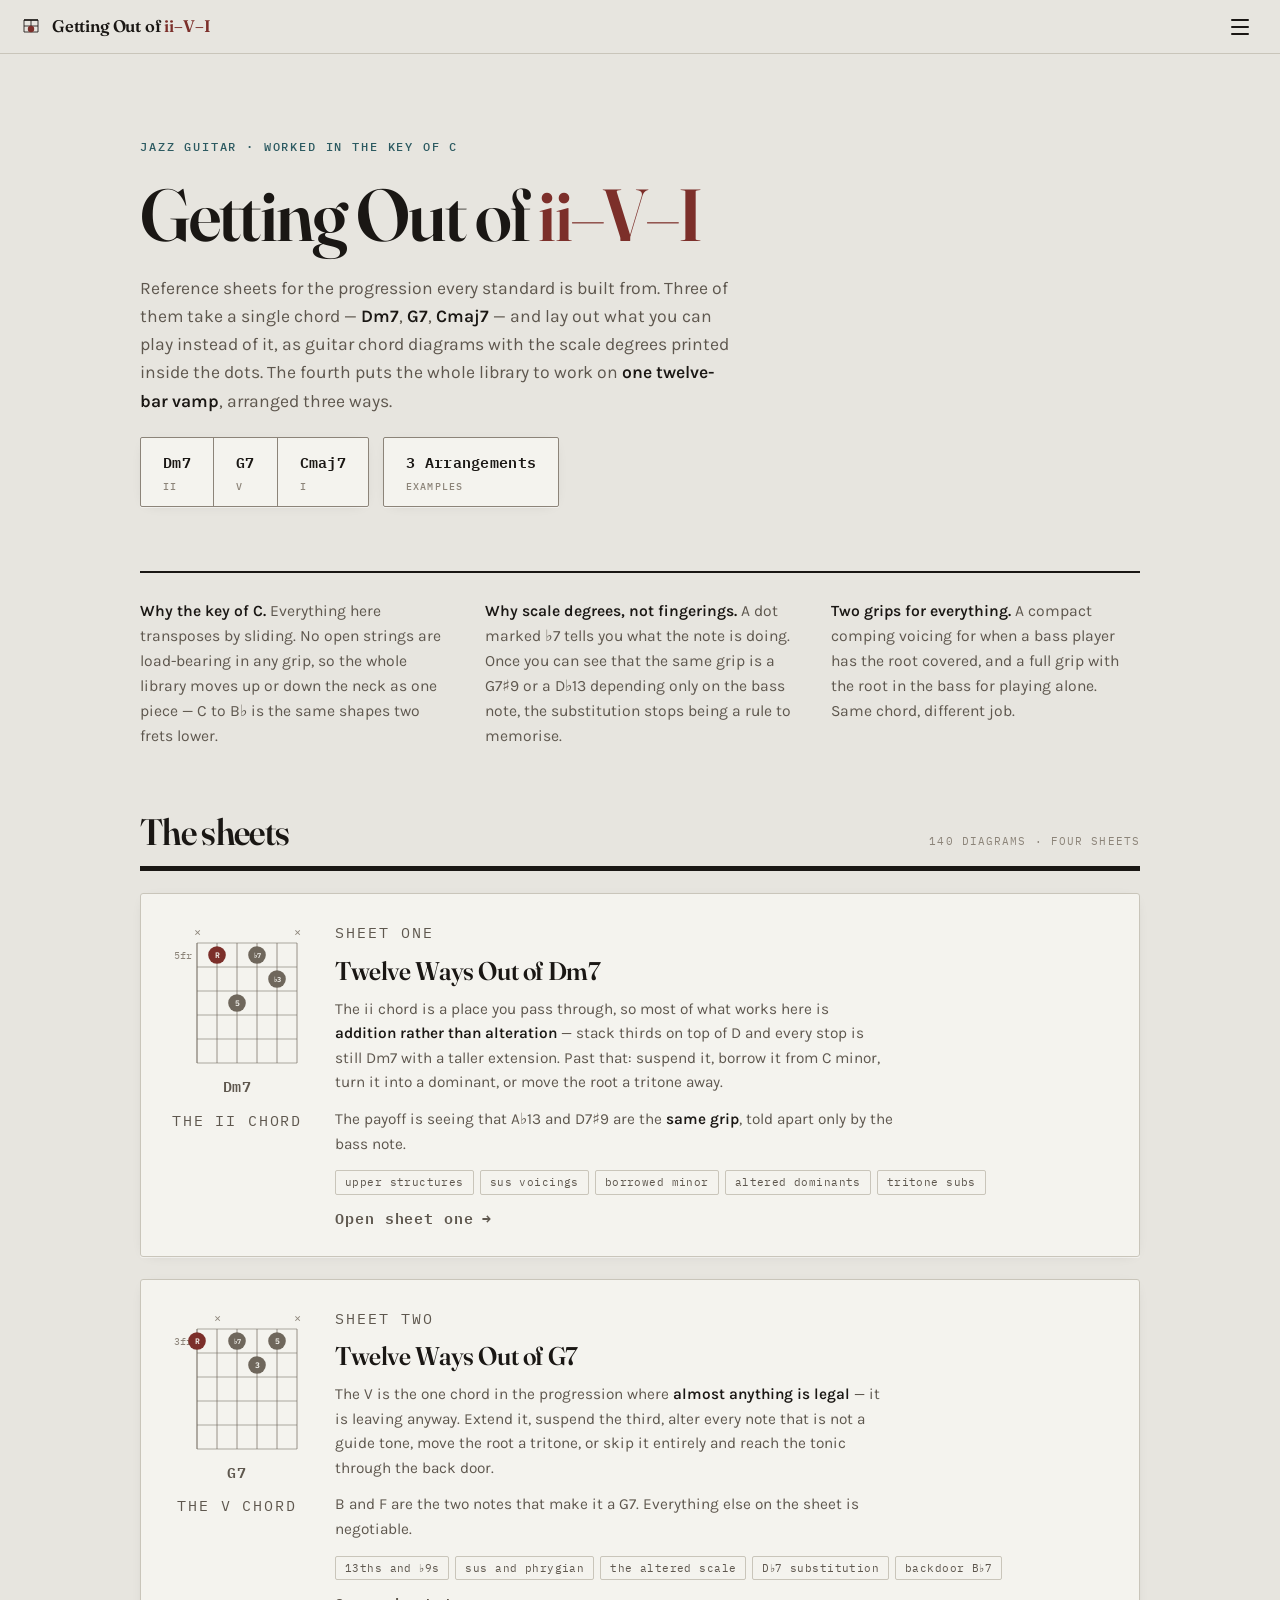
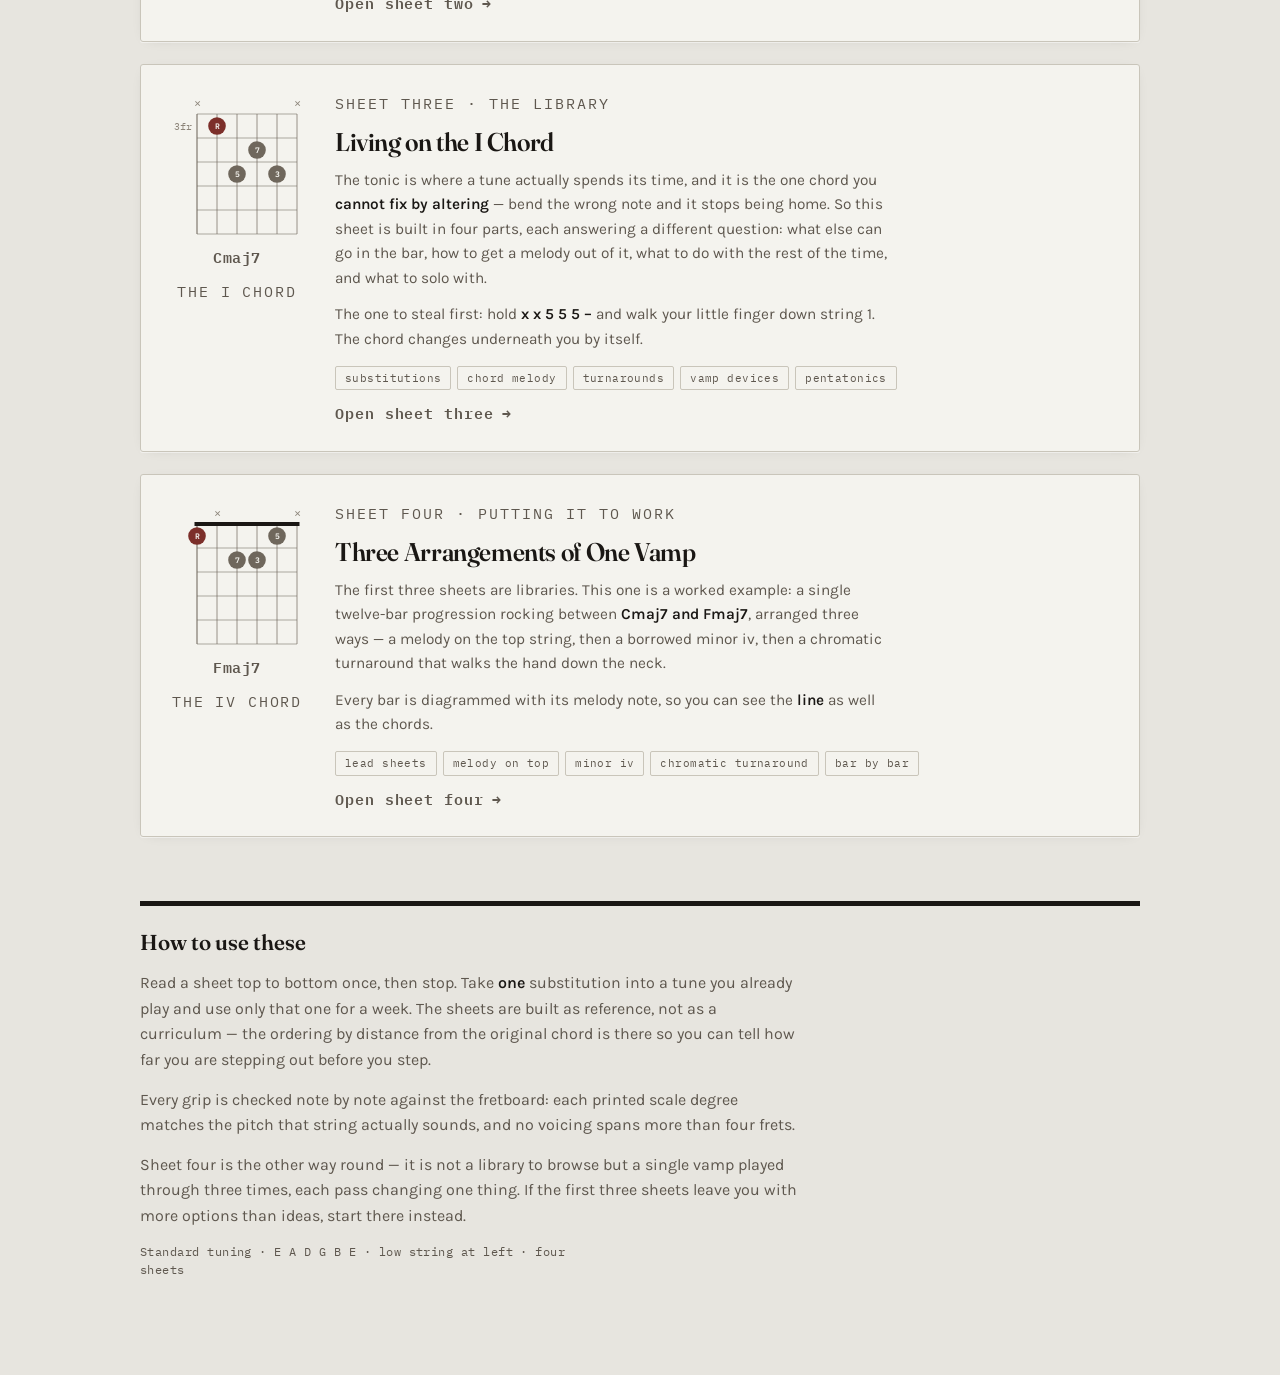
==== commit 91c06e99: "Label the sheet four box "examples" Co-Authored-By: Claude Opus 5 (1M context) <noreply@anthropic.co" ====
--- a/index.html
+++ b/index.html
@@ -418,7 +418,7 @@
         <a href="3IchordCmaj7strategies.html"><span>Cmaj7</span><span class="deg">I</span></a>
       </span>
       <span class="prog">
-        <a href="4threearrangements.html"><span>3 Arrangements</span><span class="deg">one vamp</span></a>
+        <a href="4threearrangements.html"><span>3 Arrangements</span><span class="deg">examples</span></a>
       </span>
     </nav>
   </header>
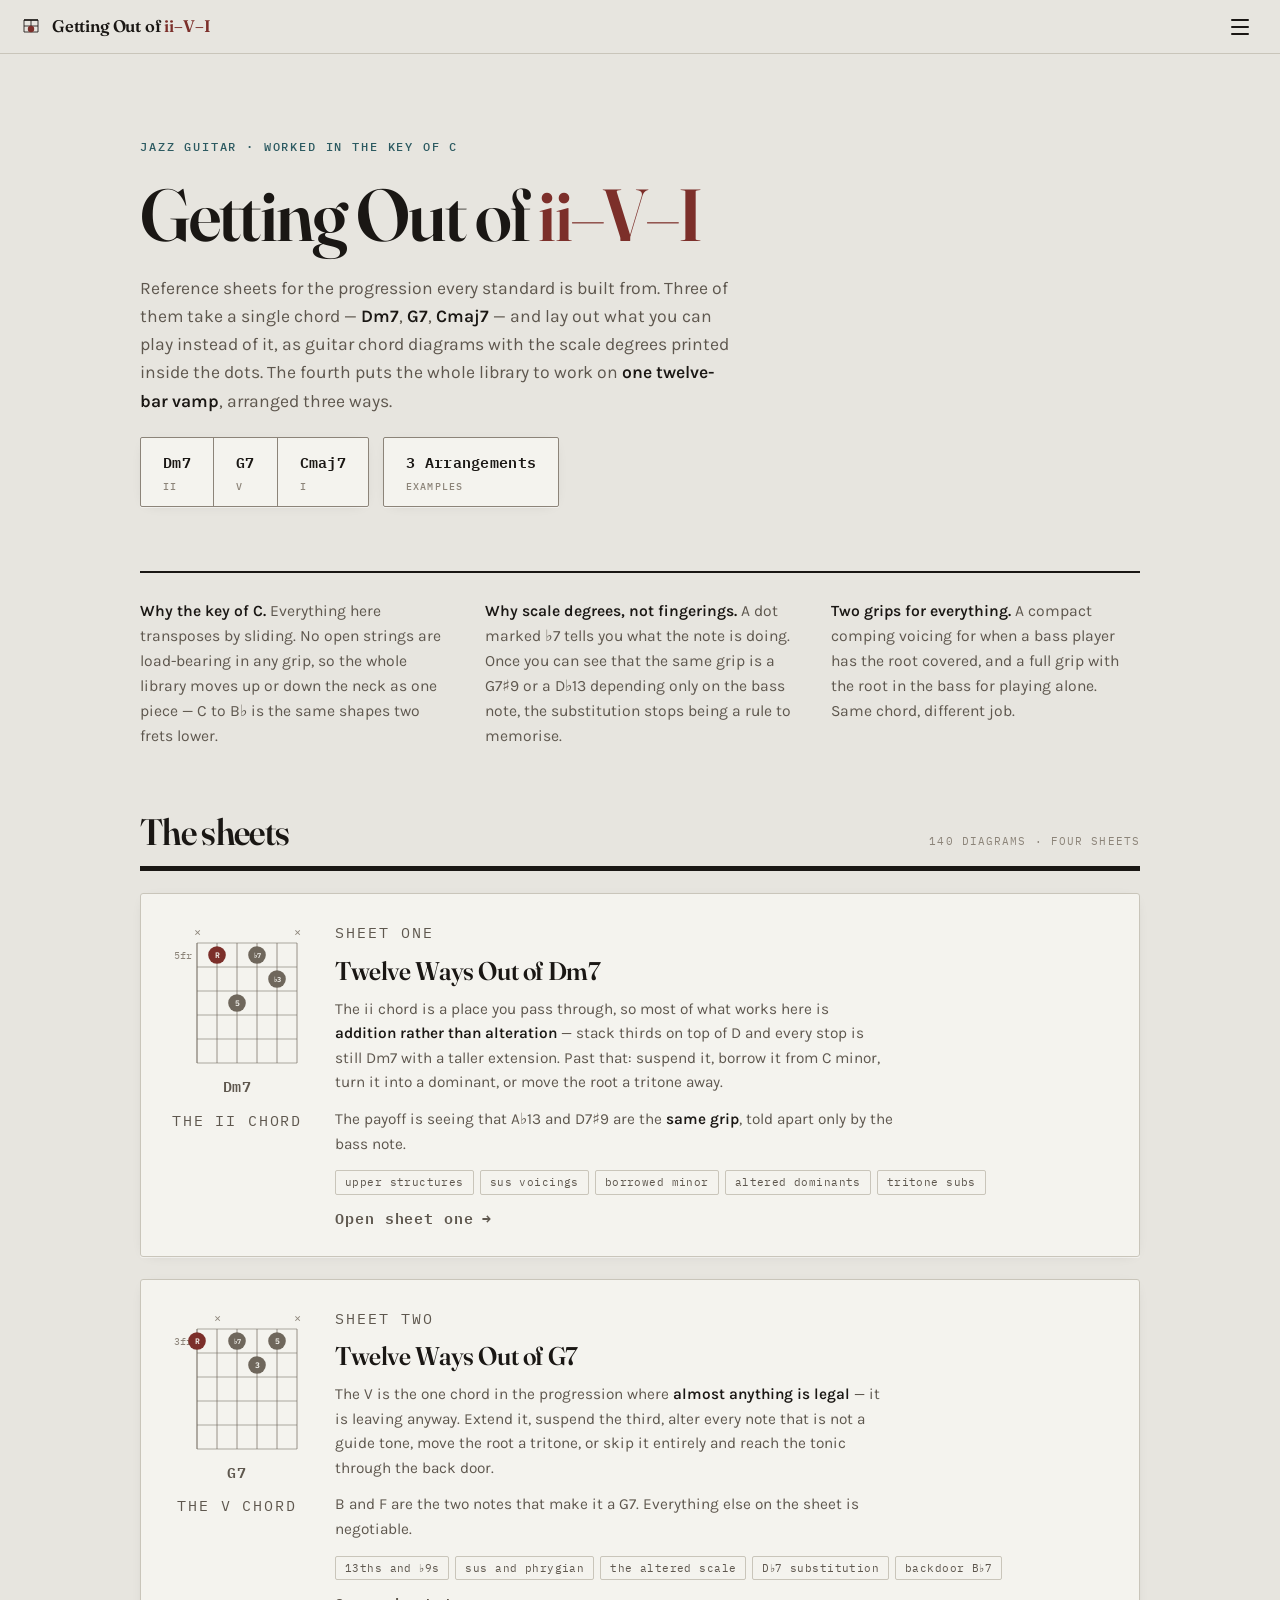
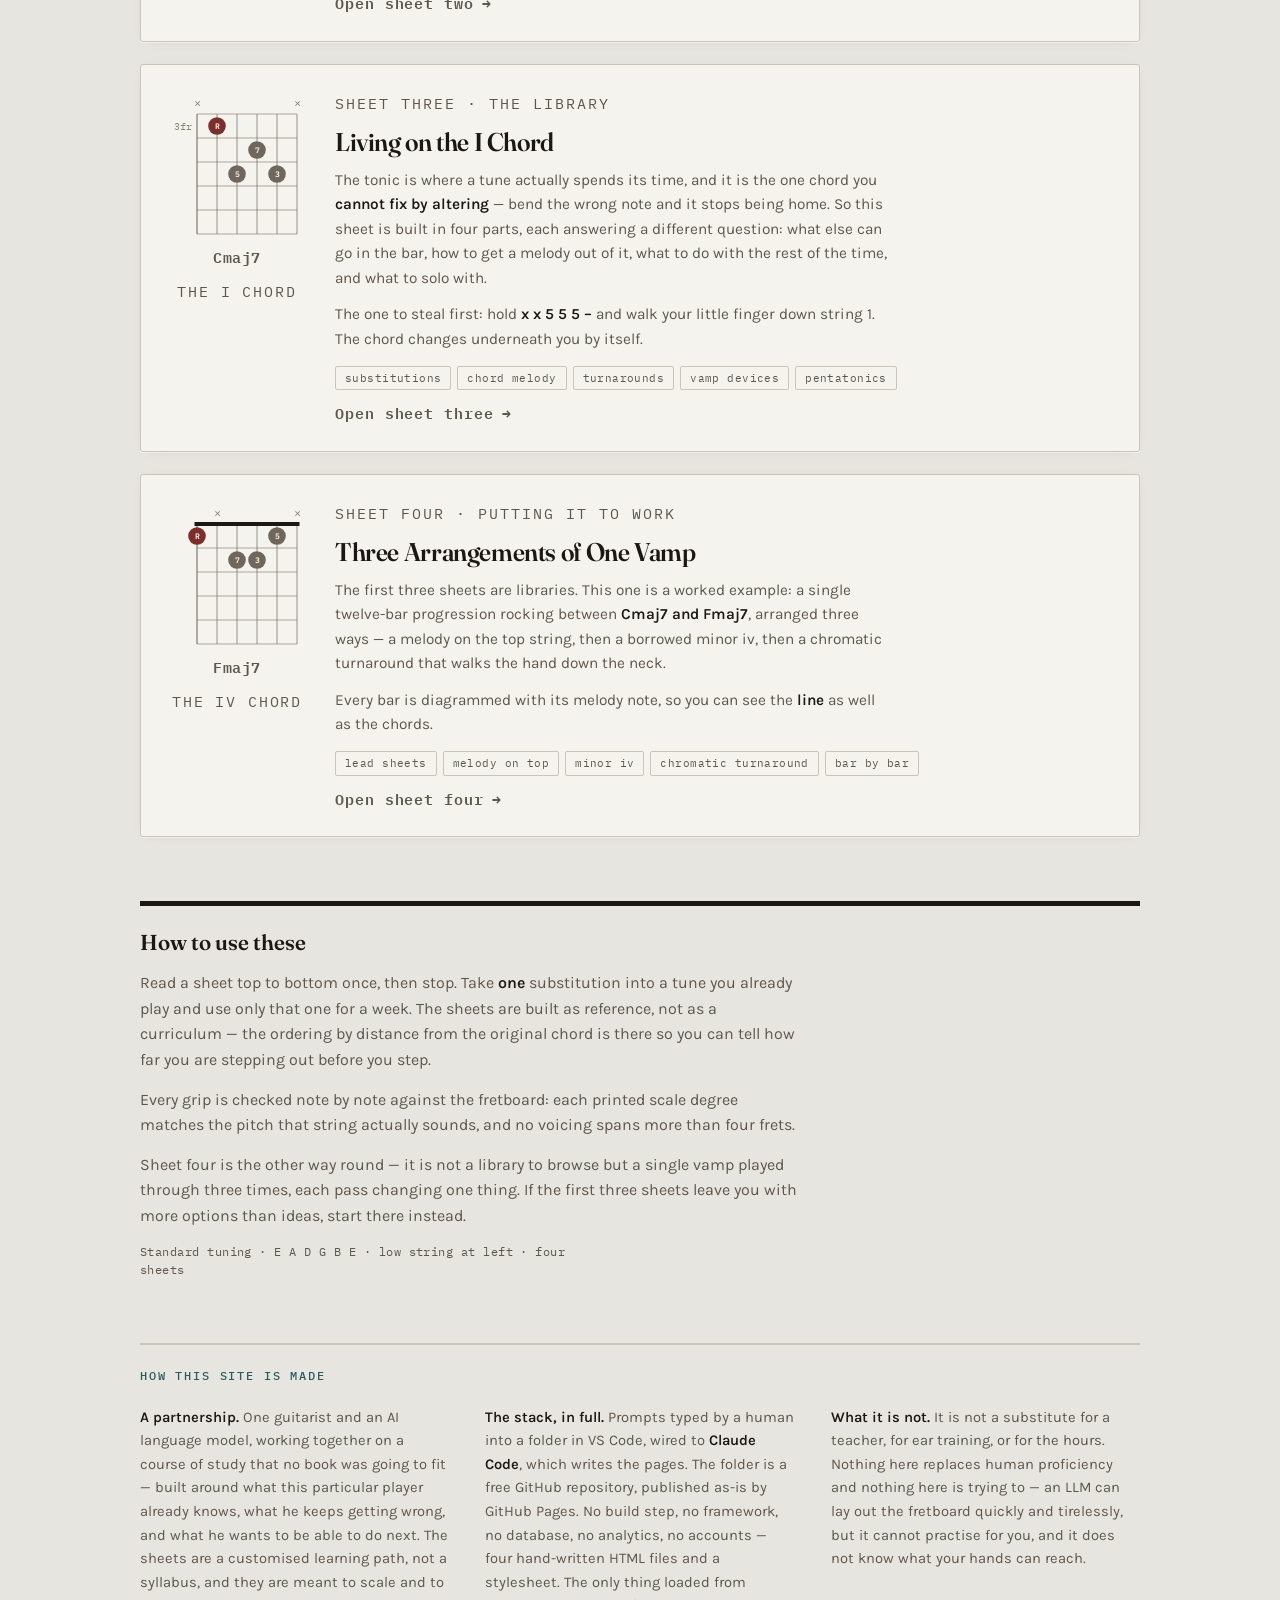
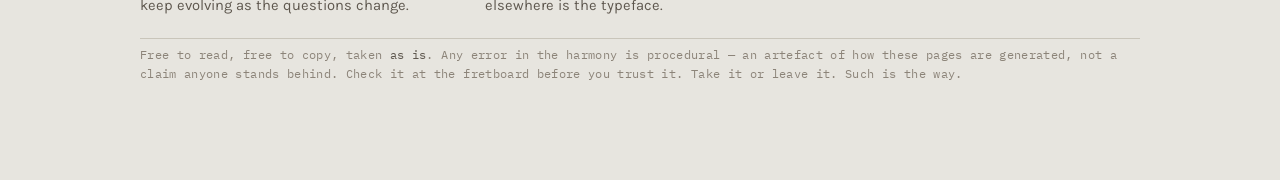
==== commit 11792e5d: "Add a colophon footer to the index States plainly what the site is: a human-and-LLM partnership buil" ====
--- a/index.html
+++ b/index.html
@@ -267,6 +267,37 @@
     font-family: "IBM Plex Mono", ui-monospace, monospace;
     font-size: 11.5px; color: var(--ink-faint); letter-spacing: 0.04em;
   }
+
+  /* ---------- colophon ---------- */
+
+  .colophon {
+    border-top: 2px solid var(--rule);
+    padding-top: 22px;
+    display: grid; grid-template-columns: repeat(auto-fit, minmax(250px, 1fr));
+    gap: 20px 36px;
+  }
+
+  .colophon h2 {
+    grid-column: 1 / -1;
+    font-family: "IBM Plex Mono", ui-monospace, monospace;
+    font-size: 11.5px; font-weight: 500; letter-spacing: 0.16em;
+    text-transform: uppercase; color: var(--nickel);
+    margin: 0;
+  }
+
+  .colophon p { margin: 0; color: var(--ink-soft); font-size: 0.92rem; }
+  .colophon p b { color: var(--ink); font-weight: 600; }
+
+  .colophon .fineprint {
+    grid-column: 1 / -1;
+    font-family: "IBM Plex Mono", ui-monospace, monospace;
+    font-size: 11.5px; line-height: 1.7; letter-spacing: 0.03em;
+    color: var(--ink-faint);
+    padding-top: 6px; border-top: 1px solid var(--rule);
+    max-width: none;
+  }
+
+  .colophon .fineprint em { font-style: normal; color: var(--ink-soft); }
 
   @media (max-width: 640px) {
     .masthead { padding-top: 52px; }
@@ -612,6 +643,18 @@
     <p class="tuning">Standard tuning · E A D G B E · low string at left · four sheets</p>
   </section>
 
+  <footer class="colophon">
+    <h2>How this site is made</h2>
+
+    <p><b>A partnership.</b> One guitarist and an AI language model, working together on a course of study that no book was going to fit — built around what this particular player already knows, what he keeps getting wrong, and what he wants to be able to do next. The sheets are a customised learning path, not a syllabus, and they are meant to scale and to keep evolving as the questions change.</p>
+
+    <p><b>The stack, in full.</b> Prompts typed by a human into a folder in VS Code, wired to <b>Claude Code</b>, which writes the pages. The folder is a free GitHub repository, published as-is by GitHub Pages. No build step, no framework, no database, no analytics, no accounts — four hand-written HTML files and a stylesheet. The only thing loaded from elsewhere is the typeface.</p>
+
+    <p><b>What it is not.</b> It is not a substitute for a teacher, for ear training, or for the hours. Nothing here replaces human proficiency and nothing here is trying to — an LLM can lay out the fretboard quickly and tirelessly, but it cannot practise for you, and it does not know what your hands can reach.</p>
+
+    <p class="fineprint">Free to read, free to copy, taken <em>as is</em>. Any error in the harmony is procedural — an artefact of how these pages are generated, not a claim anyone stands behind. Check it at the fretboard before you trust it. Take it or leave it. Such is the way.</p>
+  </footer>
+
 </div>
 
 </body>
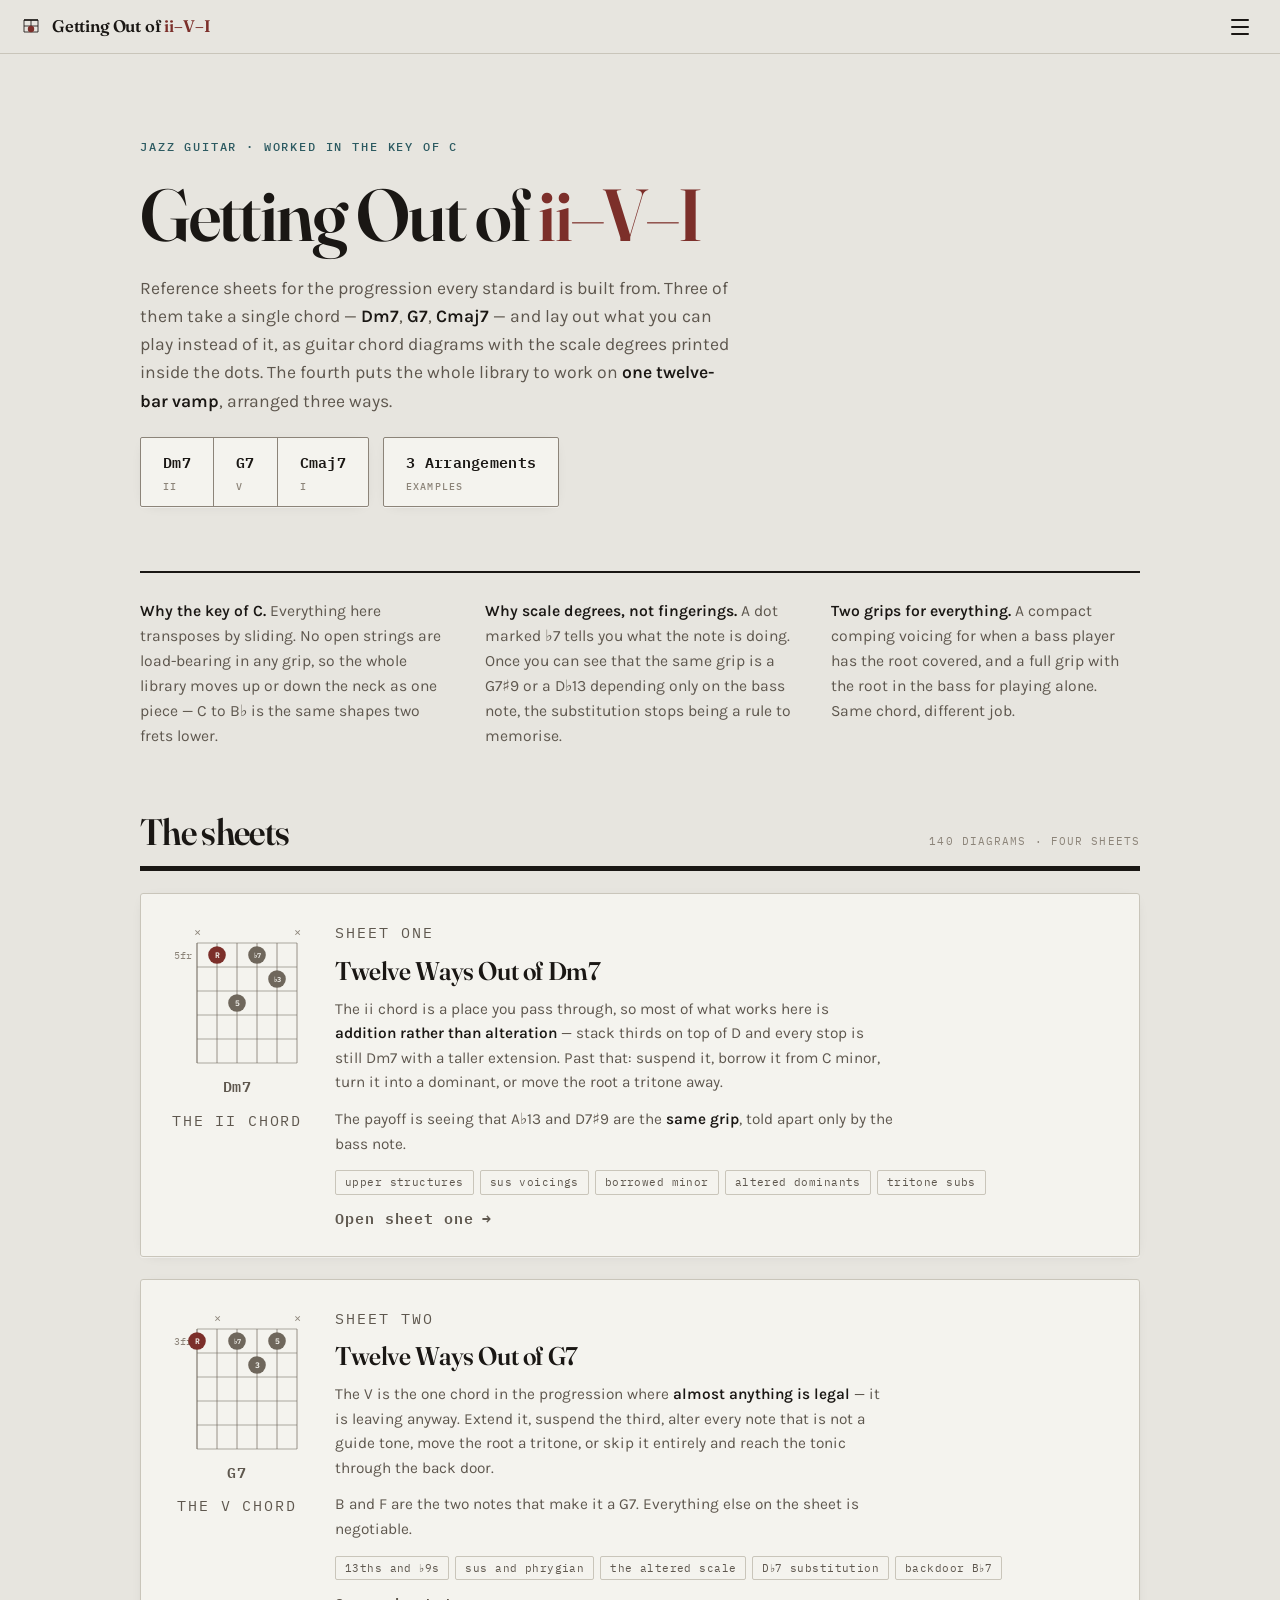
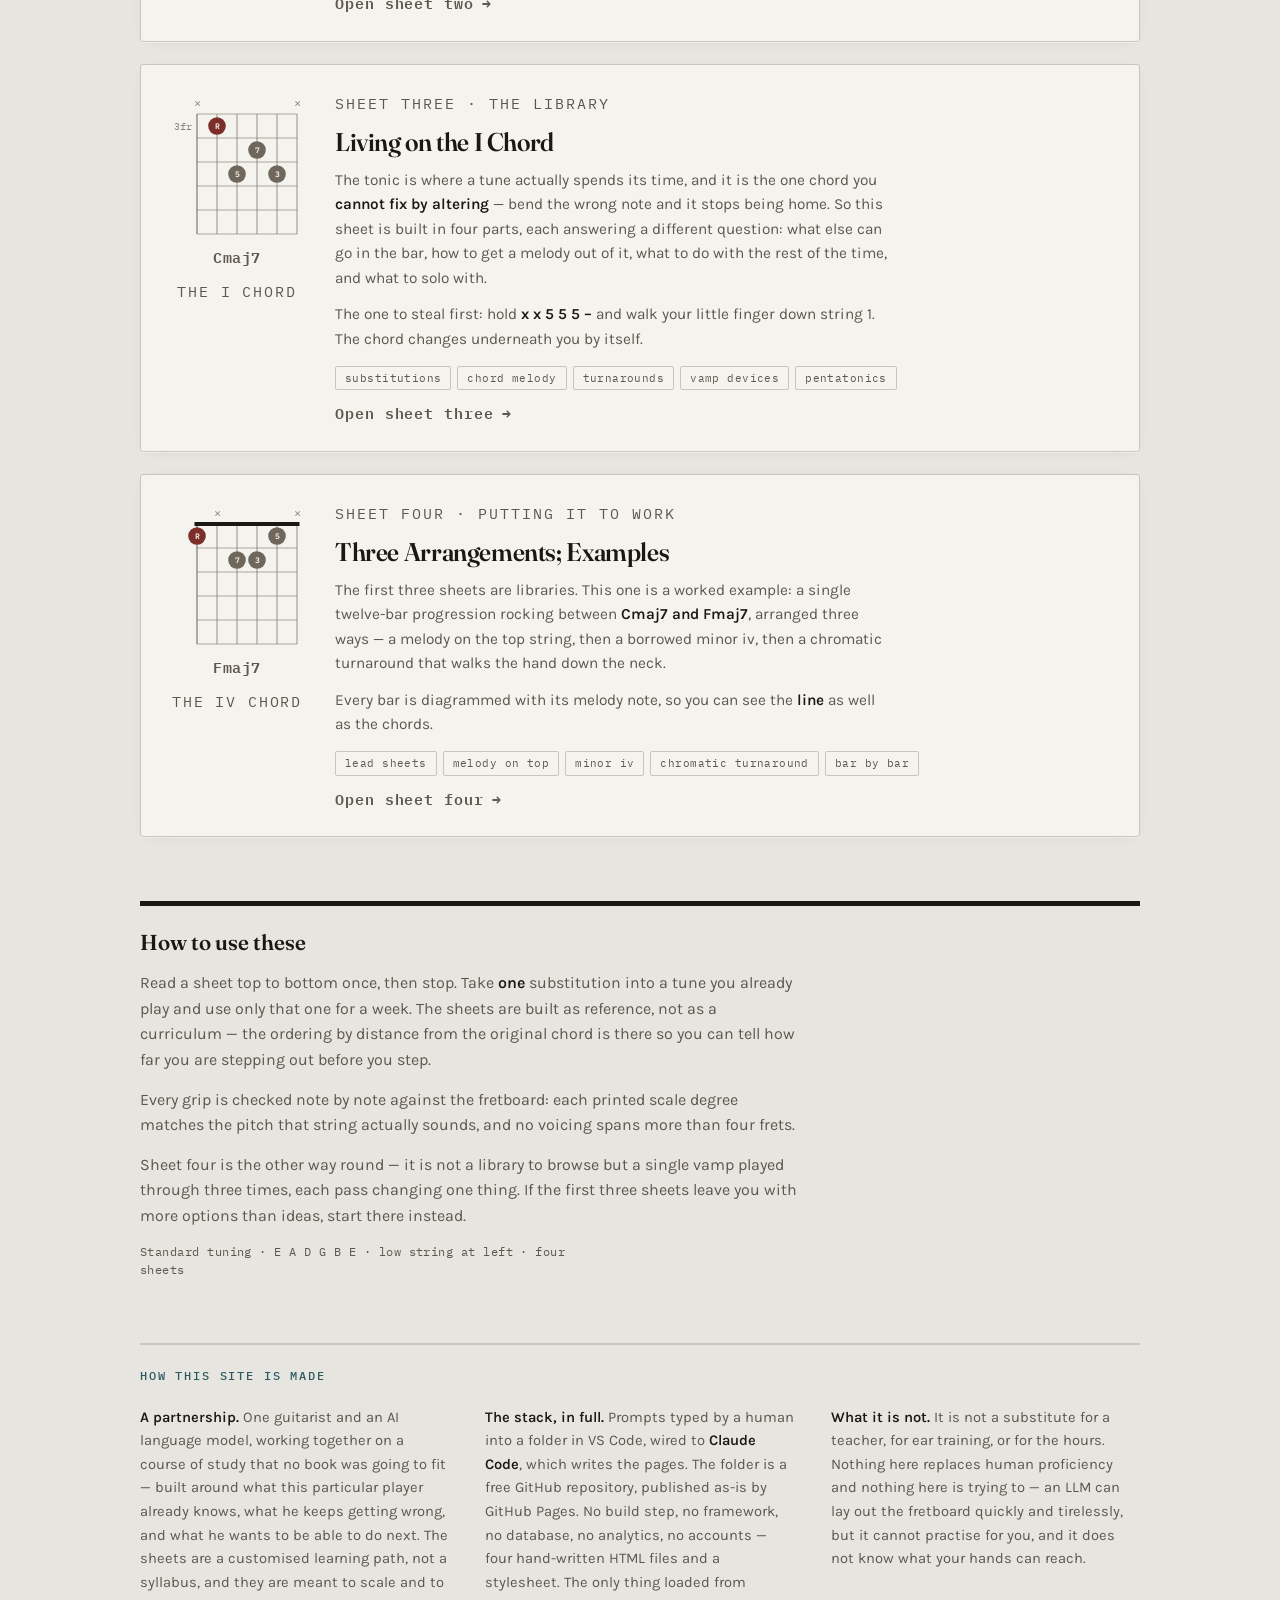
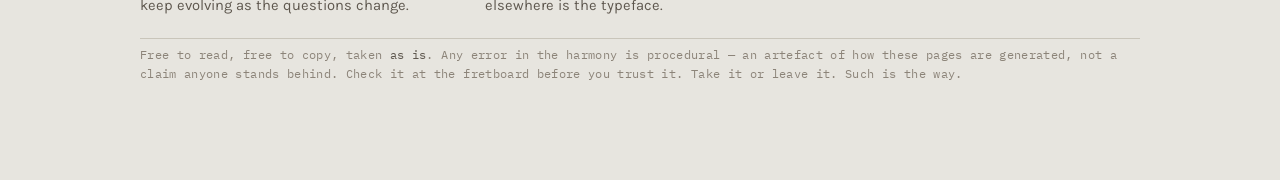
==== commit 4969012d: "Retitle sheet four to "Three Arrangements; Examples" Browser title, page h1, and the index card head" ====
--- a/index.html
+++ b/index.html
@@ -624,7 +624,7 @@
 
       <div class="sheet-body">
         <p class="sheet-eyebrow">sheet four · putting it to work</p>
-        <h3>Three Arrangements of One Vamp</h3>
+        <h3>Three Arrangements; Examples</h3>
         <p>The first three sheets are libraries. This one is a worked example: a single twelve-bar progression rocking between <b>Cmaj7 and Fmaj7</b>, arranged three ways — a melody on the top string, then a borrowed minor iv, then a chromatic turnaround that walks the hand down the neck.</p>
         <p>Every bar is diagrammed with its melody note, so you can see the <b>line</b> as well as the chords.</p>
         <ul class="contents">
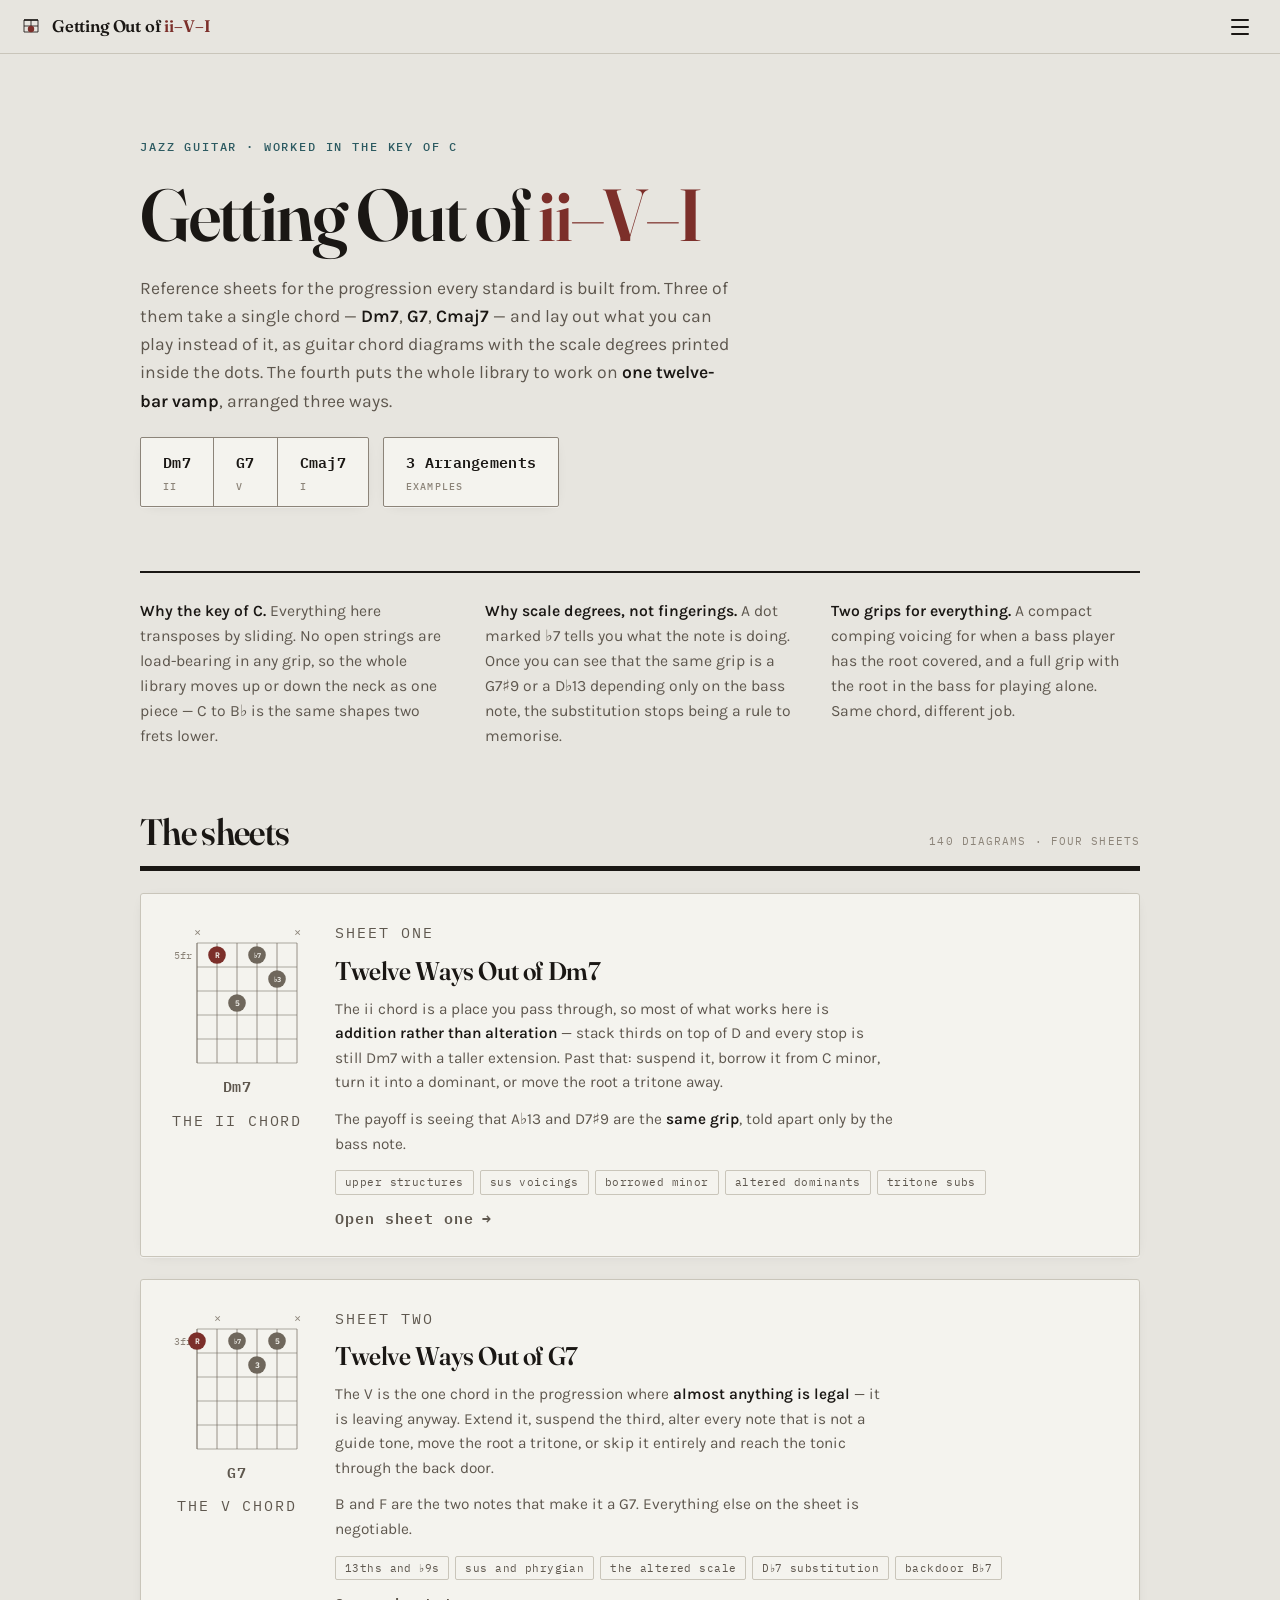
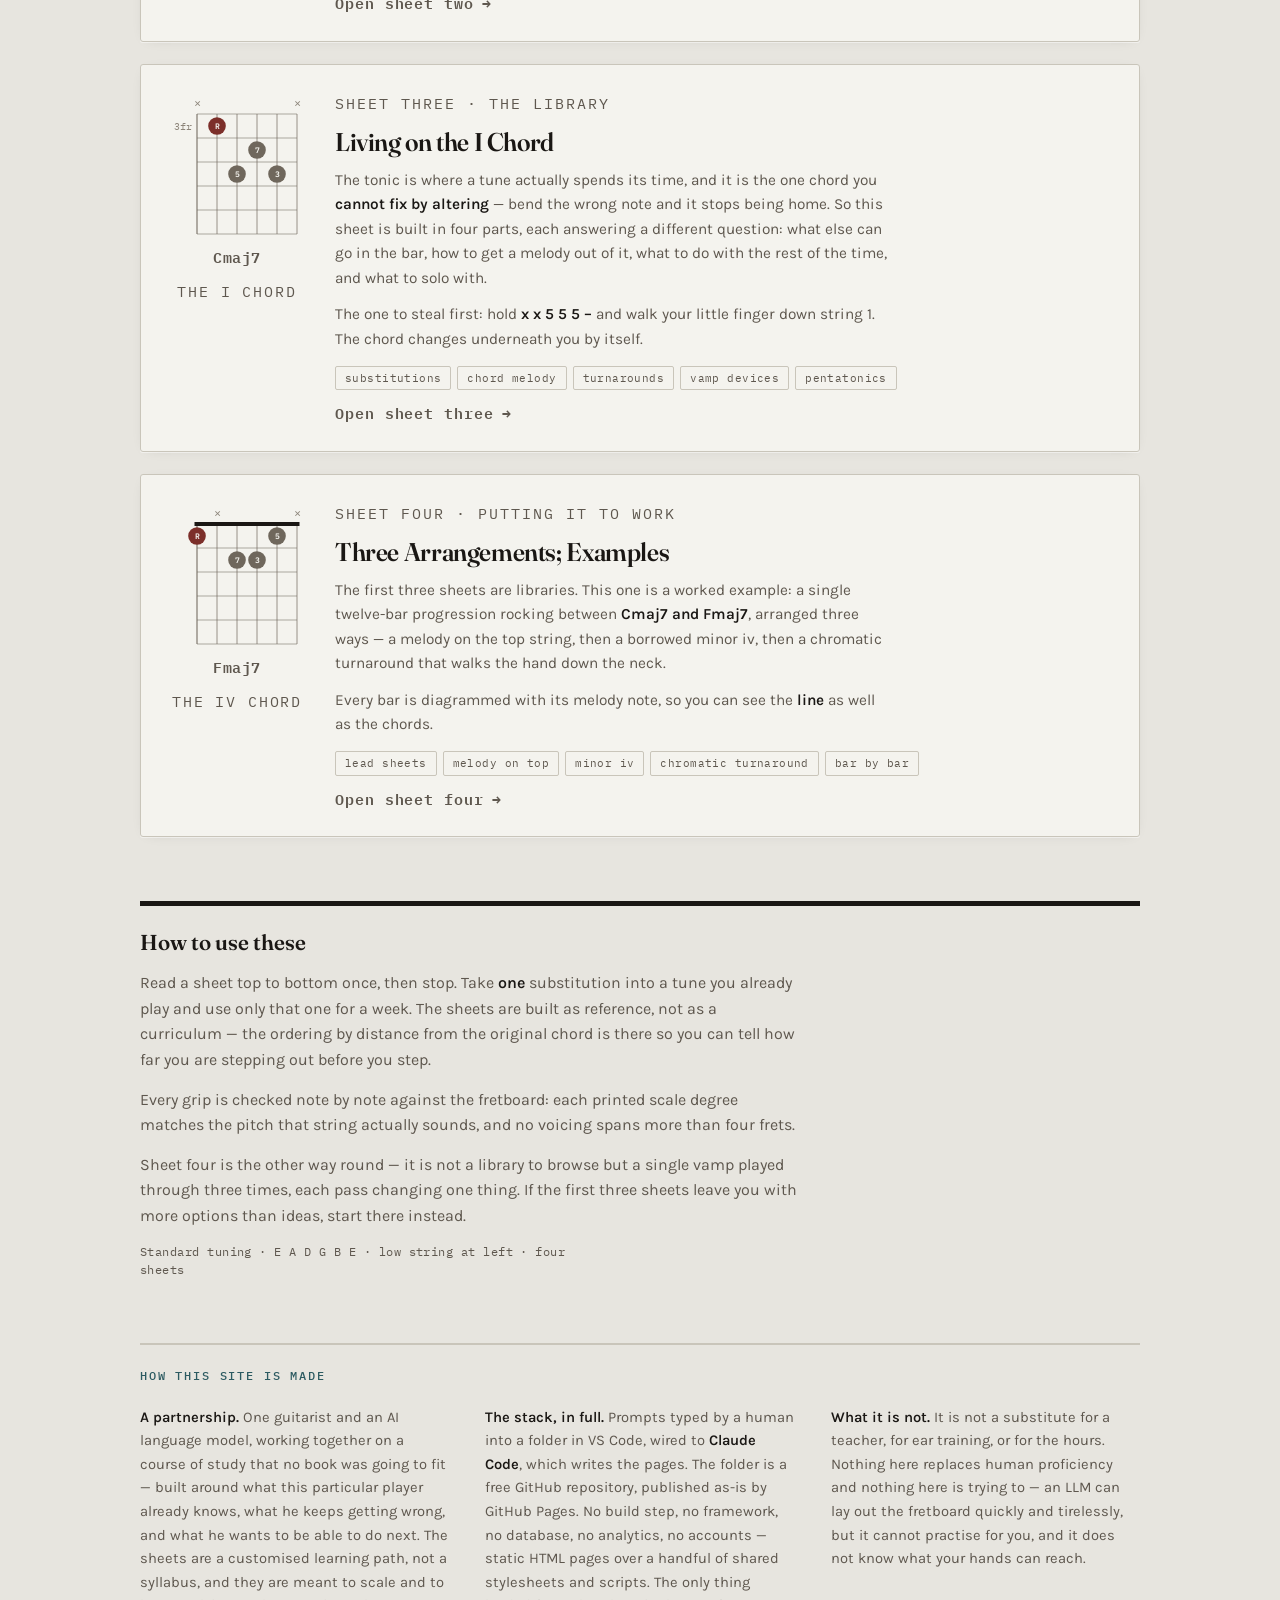
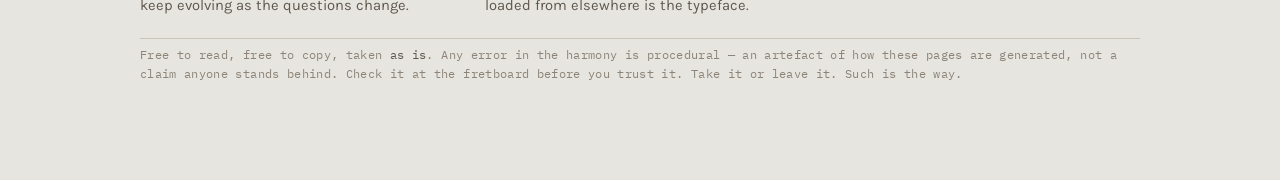
==== commit fee69316: "Replace the site with the shared-asset build Same four sheets, same filenames, same URLs - so every " ====
--- a/index.html
+++ b/index.html
@@ -9,432 +9,12 @@
 <link rel="preconnect" href="https://fonts.googleapis.com">
 <link rel="preconnect" href="https://fonts.gstatic.com" crossorigin>
 <link rel="stylesheet" href="https://fonts.googleapis.com/css2?family=Fraunces:opsz,wght@9..144,400..700&family=Karla:wght@300..700&family=IBM+Plex+Mono:wght@400;500;600&display=swap">
-
-<style>
-  :root {
-    --ground:      #E7E5DF;
-    --surface:     #F4F3EE;
-    --ink:         #1A1714;
-    --ink-soft:    #5E574E;
-    --ink-faint:   #8C8479;
-    --rule:        #C9C5BA;
-    --accent:      #7C2F2A;
-    --nickel:      #2C5A61;
-    --dot-ink:     #F4F3EE;
-    --grid:        #6F675C;
-    --nut:         #1A1714;
-    --shadow:      0 1px 0 #FFFFFF80, 0 2px 14px -8px #1A171433;
-    --lift:        0 1px 0 #FFFFFF80, 0 10px 28px -14px #1A171455;
-  }
-
-  @media (prefers-color-scheme: dark) {
-    :root:not([data-theme="light"]) {
-      --ground:      #131210;
-      --surface:     #1D1B18;
-      --ink:         #EDEAE3;
-      --ink-soft:    #A79E92;
-      --ink-faint:   #7A7267;
-      --rule:        #35312B;
-      --accent:      #DD8078;
-      --nickel:      #79B7BD;
-      --dot-ink:     #131210;
-      --grid:        #6A6156;
-      --nut:         #B9B0A2;
-      --shadow:      0 1px 0 #FFFFFF08, 0 2px 16px -10px #000000;
-      --lift:        0 1px 0 #FFFFFF10, 0 12px 30px -16px #000000;
-    }
-  }
-
-  :root[data-theme="dark"] {
-    --ground:      #131210;
-    --surface:     #1D1B18;
-    --ink:         #EDEAE3;
-    --ink-soft:    #A79E92;
-    --ink-faint:   #7A7267;
-    --rule:        #35312B;
-    --accent:      #DD8078;
-    --nickel:      #79B7BD;
-    --dot-ink:     #131210;
-    --grid:        #6A6156;
-    --nut:         #B9B0A2;
-    --shadow:      0 1px 0 #FFFFFF08, 0 2px 16px -10px #000000;
-    --lift:        0 1px 0 #FFFFFF10, 0 12px 30px -16px #000000;
-  }
-
-  * { box-sizing: border-box; }
-
-  body {
-    background: var(--ground);
-    color: var(--ink);
-    font-family: "Karla", ui-sans-serif, system-ui, sans-serif;
-    font-size: 16px;
-    line-height: 1.6;
-    margin: 0;
-    padding: 0 20px 96px;
-    -webkit-font-smoothing: antialiased;
-  }
-
-  .wrap { max-width: 1000px; margin: 0 auto; display: flex; flex-direction: column; gap: 64px; }
-
-  a { color: inherit; }
-
-  :focus-visible {
-    outline: 2px solid var(--accent);
-    outline-offset: 3px;
-    border-radius: 2px;
-  }
-
-  /* ---------- masthead ---------- */
-
-  .masthead { padding: 84px 0 0; display: flex; flex-direction: column; gap: 22px; }
-
-  .eyebrow {
-    font-family: "IBM Plex Mono", ui-monospace, monospace;
-    font-size: 11.5px; font-weight: 500; letter-spacing: 0.16em;
-    text-transform: uppercase; color: var(--nickel); margin: 0;
-  }
-
-  h1 {
-    font-family: "Fraunces", Georgia, "Times New Roman", serif;
-    font-variation-settings: "opsz" 140;
-    font-weight: 600; font-size: clamp(2.6rem, 7vw, 4.6rem);
-    line-height: 1.0; letter-spacing: -0.025em; text-wrap: balance;
-    margin: 0; max-width: 14ch;
-  }
-
-  h1 em { font-style: normal; color: var(--accent); }
-
-  .standfirst { max-width: 60ch; font-size: 1.1rem; color: var(--ink-soft); margin: 0; }
-  .standfirst strong { color: var(--ink); font-weight: 600; }
-
-  /* ---------- progression strip ---------- */
-
-  .prog-row {
-    display: flex; flex-wrap: wrap; align-items: stretch;
-    gap: 14px; align-self: flex-start;
-  }
-
-  .prog {
-    display: flex; align-items: stretch;
-    border: 1px solid var(--ink-faint); border-radius: 2px;
-    overflow: hidden; background: var(--surface);
-    box-shadow: var(--shadow);
-  }
-
-  .prog a {
-    font-family: "IBM Plex Mono", ui-monospace, monospace;
-    font-size: 15px; font-weight: 600; letter-spacing: 0.02em;
-    text-decoration: none; color: var(--ink);
-    padding: 13px 22px 12px;
-    border-right: 1px solid var(--ink-faint);
-    display: flex; flex-direction: column; gap: 4px;
-    transition: background 140ms ease, color 140ms ease;
-  }
-  .prog a:last-child { border-right: 0; }
-  .prog a:hover { background: var(--accent); color: var(--dot-ink); }
-  .prog a:hover .deg { color: var(--dot-ink); opacity: 0.75; }
-
-  .prog .deg {
-    font-size: 9.5px; font-weight: 500; letter-spacing: 0.12em;
-    text-transform: uppercase; color: var(--ink-faint);
-    transition: color 140ms ease;
-  }
-
-  /* ---------- purpose ---------- */
-
-  .purpose {
-    display: grid; grid-template-columns: repeat(auto-fit, minmax(240px, 1fr));
-    gap: 26px 36px;
-    padding-top: 26px; border-top: 2px solid var(--ink);
-  }
-
-  .purpose p { margin: 0; color: var(--ink-soft); font-size: 0.98rem; }
-  .purpose p b { color: var(--ink); font-weight: 600; }
-
-  /* ---------- sheet rows ---------- */
-
-  .sheets { display: flex; flex-direction: column; gap: 22px; }
-
-  .sheets-head {
-    display: flex; align-items: baseline; justify-content: space-between;
-    gap: 16px; flex-wrap: wrap;
-    padding-bottom: 14px; border-bottom: 5px solid var(--ink);
-  }
-
-  .sheets-head h2 {
-    font-family: "Fraunces", Georgia, serif;
-    font-variation-settings: "opsz" 90;
-    font-weight: 600; font-size: clamp(1.7rem, 4vw, 2.3rem);
-    line-height: 1.05; letter-spacing: -0.018em; margin: 0;
-  }
-
-  .count {
-    font-family: "IBM Plex Mono", ui-monospace, monospace;
-    font-size: 11px; letter-spacing: 0.1em; text-transform: uppercase;
-    color: var(--ink-faint);
-  }
-
-  .sheet {
-    display: grid;
-    grid-template-columns: auto 1fr;
-    gap: 12px 28px;
-    align-items: start;
-    background: var(--surface);
-    border: 1px solid var(--rule);
-    border-radius: 3px;
-    padding: 26px 26px 24px;
-    box-shadow: var(--shadow);
-    text-decoration: none;
-    color: inherit;
-    transition: box-shadow 160ms ease, transform 160ms ease, border-color 160ms ease;
-  }
-
-  .sheet:hover { box-shadow: var(--lift); transform: translateY(-2px); border-color: var(--ink-faint); }
-  .sheet:hover .go { color: var(--accent); }
-  .sheet:hover .go .arrow { transform: translateX(4px); }
-
-  .sheet-fig { display: flex; flex-direction: column; align-items: center; gap: 8px; }
-
-  .fig-name {
-    font-family: "IBM Plex Mono", ui-monospace, monospace;
-    font-size: 12px; font-weight: 600; letter-spacing: 0.04em;
-    color: var(--ink); margin: 0;
-  }
-
-  .fig-role {
-    font-family: "IBM Plex Mono", ui-monospace, monospace;
-    font-size: 9.5px; letter-spacing: 0.12em; text-transform: uppercase;
-    color: var(--ink-faint); margin: 0;
-  }
-
-  .sheet-body { display: flex; flex-direction: column; gap: 12px; min-width: 0; }
-
-  .sheet-eyebrow {
-    font-family: "IBM Plex Mono", ui-monospace, monospace;
-    font-size: 10.5px; letter-spacing: 0.13em; text-transform: uppercase;
-    color: var(--accent); margin: 0;
-  }
-
-  .sheet h3 {
-    font-family: "Fraunces", Georgia, serif;
-    font-variation-settings: "opsz" 80;
-    font-weight: 600; font-size: 1.6rem; line-height: 1.1;
-    letter-spacing: -0.015em; margin: 0; text-wrap: balance;
-  }
-
-  .sheet p { margin: 0; color: var(--ink-soft); font-size: 0.96rem; max-width: 62ch; }
-  .sheet p b { color: var(--ink); font-weight: 600; }
-
-  .contents {
-    display: flex; flex-wrap: wrap; gap: 6px;
-    list-style: none; margin: 2px 0 0; padding: 0;
-  }
-
-  .contents li {
-    font-family: "IBM Plex Mono", ui-monospace, monospace;
-    font-size: 10.5px; letter-spacing: 0.04em;
-    color: var(--ink-soft);
-    border: 1px solid var(--rule);
-    border-radius: 2px;
-    padding: 3px 9px;
-  }
-
-  .go {
-    font-family: "IBM Plex Mono", ui-monospace, monospace;
-    font-size: 12px; font-weight: 600; letter-spacing: 0.06em;
-    color: var(--nickel); margin: 4px 0 0;
-    display: flex; align-items: center; gap: 8px;
-    transition: color 160ms ease;
-  }
-
-  .go .arrow { display: inline-block; transition: transform 160ms ease; }
-
-  /* ---------- coda ---------- */
-
-  .coda { border-top: 5px solid var(--ink); padding-top: 24px; display: flex; flex-direction: column; gap: 14px; }
-
-  .coda h2 {
-    font-family: "Fraunces", Georgia, serif;
-    font-variation-settings: "opsz" 60;
-    font-weight: 600; font-size: 1.35rem; line-height: 1.2; margin: 0;
-  }
-
-  .coda p { margin: 0; max-width: 66ch; color: var(--ink-soft); }
-  .coda strong { color: var(--ink); font-weight: 600; }
-  .coda a { color: var(--nickel); text-underline-offset: 3px; }
-
-  .tuning {
-    font-family: "IBM Plex Mono", ui-monospace, monospace;
-    font-size: 11.5px; color: var(--ink-faint); letter-spacing: 0.04em;
-  }
-
-  /* ---------- colophon ---------- */
-
-  .colophon {
-    border-top: 2px solid var(--rule);
-    padding-top: 22px;
-    display: grid; grid-template-columns: repeat(auto-fit, minmax(250px, 1fr));
-    gap: 20px 36px;
-  }
-
-  .colophon h2 {
-    grid-column: 1 / -1;
-    font-family: "IBM Plex Mono", ui-monospace, monospace;
-    font-size: 11.5px; font-weight: 500; letter-spacing: 0.16em;
-    text-transform: uppercase; color: var(--nickel);
-    margin: 0;
-  }
-
-  .colophon p { margin: 0; color: var(--ink-soft); font-size: 0.92rem; }
-  .colophon p b { color: var(--ink); font-weight: 600; }
-
-  .colophon .fineprint {
-    grid-column: 1 / -1;
-    font-family: "IBM Plex Mono", ui-monospace, monospace;
-    font-size: 11.5px; line-height: 1.7; letter-spacing: 0.03em;
-    color: var(--ink-faint);
-    padding-top: 6px; border-top: 1px solid var(--rule);
-    max-width: none;
-  }
-
-  .colophon .fineprint em { font-style: normal; color: var(--ink-soft); }
-
-  @media (max-width: 640px) {
-    .masthead { padding-top: 52px; }
-    .sheet { grid-template-columns: 1fr; padding: 20px 18px 18px; }
-    .sheet-fig { align-items: flex-start; }
-    .prog-row { flex-direction: column; align-self: stretch; }
-    .prog a { flex: 1; padding: 12px 14px; align-items: center; }
-  }
-
-  @media (prefers-reduced-motion: reduce) {
-    * { transition: none !important; }
-    .sheet:hover { transform: none; }
-  }
-</style>
-<style>
-  /* ---------- persistent site bar (self-contained; all classes prefixed sitebar-) ---------- */
-
-  .sitebar {
-    position: sticky; top: 0; z-index: 200;
-    margin: 0 -20px;
-    padding: 0 20px;
-    height: 54px;
-    display: flex; align-items: center; justify-content: space-between; gap: 16px;
-    background: var(--ground);
-    border-bottom: 1px solid var(--rule);
-  }
-
-  .sitebar-home {
-    display: flex; align-items: center; gap: 10px;
-    text-decoration: none; color: var(--ink); min-width: 0;
-  }
-
-  .sitebar-logo { flex: none; display: block; color: var(--ink); }
-
-  .sitebar-title {
-    font-family: "Fraunces", Georgia, serif;
-    font-variation-settings: "opsz" 40;
-    font-weight: 600; font-size: 1.05rem; letter-spacing: -0.01em;
-    line-height: 1.2;
-    white-space: nowrap; overflow: hidden; text-overflow: ellipsis;
-  }
-
-  .sitebar-title em { font-style: normal; color: var(--accent); }
-
-  .sitebar-burger {
-    flex: none; width: 40px; height: 40px;
-    display: flex; flex-direction: column; align-items: center; justify-content: center; gap: 5px;
-    background: none; border: 1px solid transparent; border-radius: 2px;
-    cursor: pointer; padding: 0;
-  }
-
-  .sitebar-burger:hover { border-color: var(--rule); background: var(--surface); }
-
-  .sitebar-burger span {
-    display: block; width: 18px; height: 2px;
-    background: var(--ink); border-radius: 1px;
-  }
-
-  .sitebar-menu {
-    position: absolute; top: calc(100% + 8px); right: 20px;
-    display: none; flex-direction: column; min-width: 250px;
-    background: var(--surface);
-    border: 1px solid var(--rule); border-radius: 3px;
-    box-shadow: 0 12px 30px -16px #00000059;
-    padding: 6px;
-  }
-
-  .sitebar-menu.sitebar-open { display: flex; }
-
-  .sitebar-menu a {
-    font-family: "IBM Plex Mono", ui-monospace, monospace;
-    font-size: 12.5px; font-weight: 500; letter-spacing: 0.03em;
-    text-decoration: none; color: var(--ink);
-    padding: 10px 12px; border-radius: 2px;
-    display: flex; justify-content: space-between; align-items: center; gap: 14px;
-  }
-
-  .sitebar-menu a .sitebar-deg {
-    color: var(--ink-faint);
-    font-size: 10px; letter-spacing: 0.12em; text-transform: uppercase;
-  }
-
-  .sitebar-menu a:hover { background: var(--accent); color: var(--dot-ink); }
-  .sitebar-menu a:hover .sitebar-deg { color: var(--dot-ink); opacity: 0.75; }
-
-  .sitebar-menu a[aria-current="page"] { color: var(--accent); }
-  .sitebar-menu a[aria-current="page"]:hover { color: var(--dot-ink); }
-</style>
+<link rel="stylesheet" href="assets/tokens.css">
+<link rel="stylesheet" href="assets/index.css">
+<link rel="stylesheet" href="assets/sitebar.css">
+<link rel="stylesheet" href="assets/sitefooter.css">
 </head>
 <body>
-<header class="sitebar">
-  <a class="sitebar-home" href="index.html" aria-label="Getting Out of ii–V–I — home">
-    <svg class="sitebar-logo" width="22" height="22" viewBox="0 0 22 22" aria-hidden="true">
-      <g stroke="currentColor" stroke-opacity="0.85">
-        <line x1="4" y1="4" x2="18" y2="4" stroke-width="2"/>
-        <line x1="4" y1="10" x2="18" y2="10" stroke-width="1"/>
-        <line x1="4" y1="16" x2="18" y2="16" stroke-width="1"/>
-        <line x1="4" y1="4" x2="4" y2="16" stroke-width="1"/>
-        <line x1="11" y1="4" x2="11" y2="16" stroke-width="1"/>
-        <line x1="18" y1="4" x2="18" y2="16" stroke-width="1"/>
-      </g>
-      <circle cx="11" cy="13" r="3.2" fill="var(--accent)"/>
-    </svg>
-    <span class="sitebar-title">Getting Out of <em>ii–V–I</em></span>
-  </a>
-  <button class="sitebar-burger" id="sitebar-toggle" type="button" aria-expanded="false" aria-controls="sitebar-menu" aria-label="Menu">
-    <span></span><span></span><span></span>
-  </button>
-  <nav class="sitebar-menu" id="sitebar-menu" aria-label="Site navigation">
-    <a href="index.html">Home <span class="sitebar-deg">index</span></a>
-    <a href="1iichordDm7substitutions.html">Dm7 substitutions <span class="sitebar-deg">ii</span></a>
-    <a href="2VchordG7substitutions.html">G7 substitutions <span class="sitebar-deg">V</span></a>
-    <a href="3IchordCmaj7strategies.html">Cmaj7 strategies <span class="sitebar-deg">I</span></a>
-    <a href="4threearrangements.html">Three arrangements <span class="sitebar-deg">vamp</span></a>
-  </nav>
-</header>
-<script>
-(function () {
-  var toggle = document.getElementById('sitebar-toggle');
-  var menu = document.getElementById('sitebar-menu');
-  function close() { menu.classList.remove('sitebar-open'); toggle.setAttribute('aria-expanded', 'false'); }
-  toggle.addEventListener('click', function (e) {
-    e.stopPropagation();
-    var open = menu.classList.toggle('sitebar-open');
-    toggle.setAttribute('aria-expanded', open ? 'true' : 'false');
-  });
-  document.addEventListener('click', function (e) { if (!menu.contains(e.target)) close(); });
-  document.addEventListener('keydown', function (e) { if (e.key === 'Escape') close(); });
-  var page = location.pathname.split('/').pop() || 'index.html';
-  var links = menu.getElementsByTagName('a');
-  for (var i = 0; i < links.length; i++) {
-    if (links[i].getAttribute('href') === page) links[i].setAttribute('aria-current', 'page');
-  }
-})();
-</script>
-
-
 <div class="wrap">
 
   <header class="masthead">
@@ -643,19 +223,8 @@
     <p class="tuning">Standard tuning · E A D G B E · low string at left · four sheets</p>
   </section>
 
-  <footer class="colophon">
-    <h2>How this site is made</h2>
-
-    <p><b>A partnership.</b> One guitarist and an AI language model, working together on a course of study that no book was going to fit — built around what this particular player already knows, what he keeps getting wrong, and what he wants to be able to do next. The sheets are a customised learning path, not a syllabus, and they are meant to scale and to keep evolving as the questions change.</p>
-
-    <p><b>The stack, in full.</b> Prompts typed by a human into a folder in VS Code, wired to <b>Claude Code</b>, which writes the pages. The folder is a free GitHub repository, published as-is by GitHub Pages. No build step, no framework, no database, no analytics, no accounts — four hand-written HTML files and a stylesheet. The only thing loaded from elsewhere is the typeface.</p>
-
-    <p><b>What it is not.</b> It is not a substitute for a teacher, for ear training, or for the hours. Nothing here replaces human proficiency and nothing here is trying to — an LLM can lay out the fretboard quickly and tirelessly, but it cannot practise for you, and it does not know what your hands can reach.</p>
-
-    <p class="fineprint">Free to read, free to copy, taken <em>as is</em>. Any error in the harmony is procedural — an artefact of how these pages are generated, not a claim anyone stands behind. Check it at the fretboard before you trust it. Take it or leave it. Such is the way.</p>
-  </footer>
-
 </div>
-
+<script src="assets/sitebar.js"></script>
+<script src="assets/sitefooter.js"></script>
 </body>
 </html>
--- a/assets/tokens.css
+++ b/assets/tokens.css
@@ -0,0 +1,60 @@
+/* design tokens - the single source of colour for every page */
+
+:root {
+  --ground: #E7E5DF;
+  --surface: #F4F3EE;
+  --surface-2: #DEDBD3;
+  --ink: #1A1714;
+  --ink-soft: #5E574E;
+  --ink-faint: #8C8479;
+  --rule: #C9C5BA;
+  --accent: #7C2F2A;
+  --accent-tint: #7C2F2A18;
+  --nickel: #2C5A61;
+  --brass: #8A6418;
+  --dot-ink: #F4F3EE;
+  --grid: #6F675C;
+  --nut: #1A1714;
+  --shadow: 0 1px 0 #FFFFFF80, 0 2px 14px -8px #1A171433;
+  --accent-wash: #7C2F2A0F;
+}
+
+@media (prefers-color-scheme: dark) {
+  :root:not([data-theme="light"]) {
+    --ground: #131210;
+    --surface: #1D1B18;
+    --surface-2: #262320;
+    --ink: #EDEAE3;
+    --ink-soft: #A79E92;
+    --ink-faint: #7A7267;
+    --rule: #35312B;
+    --accent: #DD8078;
+    --accent-tint: #DD807820;
+    --nickel: #79B7BD;
+    --brass: #D2A244;
+    --dot-ink: #131210;
+    --grid: #6A6156;
+    --nut: #B9B0A2;
+    --shadow: 0 1px 0 #FFFFFF08, 0 2px 16px -10px #000000;
+    --accent-wash: #DD807818;
+  }
+}
+
+:root[data-theme="dark"] {
+  --ground: #131210;
+  --surface: #1D1B18;
+  --surface-2: #262320;
+  --ink: #EDEAE3;
+  --ink-soft: #A79E92;
+  --ink-faint: #7A7267;
+  --rule: #35312B;
+  --accent: #DD8078;
+  --accent-tint: #DD807820;
+  --nickel: #79B7BD;
+  --brass: #D2A244;
+  --dot-ink: #131210;
+  --grid: #6A6156;
+  --nut: #B9B0A2;
+  --shadow: 0 1px 0 #FFFFFF08, 0 2px 16px -10px #000000;
+  --accent-wash: #DD807818;
+}
--- a/assets/index.css
+++ b/assets/index.css
@@ -0,0 +1,213 @@
+/* index page */
+
+* { box-sizing: border-box; }
+
+body {
+  background: var(--ground);
+  color: var(--ink);
+  font-family: "Karla", ui-sans-serif, system-ui, sans-serif;
+  font-size: 16px;
+  line-height: 1.6;
+  margin: 0;
+  padding: 0 20px 96px;
+  -webkit-font-smoothing: antialiased;
+}
+
+.wrap { max-width: 1000px; margin: 0 auto; display: flex; flex-direction: column; gap: 64px; }
+
+a { color: inherit; }
+
+:focus-visible {
+  outline: 2px solid var(--accent);
+  outline-offset: 3px;
+  border-radius: 2px;
+}
+
+.masthead { padding: 84px 0 0; display: flex; flex-direction: column; gap: 22px; }
+
+.eyebrow {
+  font-family: "IBM Plex Mono", ui-monospace, monospace;
+  font-size: 11.5px; font-weight: 500; letter-spacing: 0.16em;
+  text-transform: uppercase; color: var(--nickel); margin: 0;
+}
+
+h1 {
+  font-family: "Fraunces", Georgia, "Times New Roman", serif;
+  font-variation-settings: "opsz" 140;
+  font-weight: 600; font-size: clamp(2.6rem, 7vw, 4.6rem);
+  line-height: 1.0; letter-spacing: -0.025em; text-wrap: balance;
+  margin: 0; max-width: 14ch;
+}
+
+h1 em { font-style: normal; color: var(--accent); }
+
+.standfirst { max-width: 60ch; font-size: 1.1rem; color: var(--ink-soft); margin: 0; }
+
+.standfirst strong { color: var(--ink); font-weight: 600; }
+
+.prog-row {
+  display: flex; flex-wrap: wrap; align-items: stretch;
+  gap: 14px; align-self: flex-start;
+}
+
+.prog {
+  display: flex; align-items: stretch;
+  border: 1px solid var(--ink-faint); border-radius: 2px;
+  overflow: hidden; background: var(--surface);
+  box-shadow: var(--shadow);
+}
+
+.prog a {
+  font-family: "IBM Plex Mono", ui-monospace, monospace;
+  font-size: 15px; font-weight: 600; letter-spacing: 0.02em;
+  text-decoration: none; color: var(--ink);
+  padding: 13px 22px 12px;
+  border-right: 1px solid var(--ink-faint);
+  display: flex; flex-direction: column; gap: 4px;
+  transition: background 140ms ease, color 140ms ease;
+}
+
+.prog a:last-child { border-right: 0; }
+
+.prog a:hover { background: var(--accent); color: var(--dot-ink); }
+
+.prog a:hover .deg { color: var(--dot-ink); opacity: 0.75; }
+
+.prog .deg {
+  font-size: 9.5px; font-weight: 500; letter-spacing: 0.12em;
+  text-transform: uppercase; color: var(--ink-faint);
+  transition: color 140ms ease;
+}
+
+.purpose {
+  display: grid; grid-template-columns: repeat(auto-fit, minmax(240px, 1fr));
+  gap: 26px 36px;
+  padding-top: 26px; border-top: 2px solid var(--ink);
+}
+
+.purpose p { margin: 0; color: var(--ink-soft); font-size: 0.98rem; }
+
+.purpose p b { color: var(--ink); font-weight: 600; }
+
+.sheets { display: flex; flex-direction: column; gap: 22px; }
+
+.sheets-head {
+  display: flex; align-items: baseline; justify-content: space-between;
+  gap: 16px; flex-wrap: wrap;
+  padding-bottom: 14px; border-bottom: 5px solid var(--ink);
+}
+
+.sheets-head h2 {
+  font-family: "Fraunces", Georgia, serif;
+  font-variation-settings: "opsz" 90;
+  font-weight: 600; font-size: clamp(1.7rem, 4vw, 2.3rem);
+  line-height: 1.05; letter-spacing: -0.018em; margin: 0;
+}
+
+.count {
+  font-family: "IBM Plex Mono", ui-monospace, monospace;
+  font-size: 11px; letter-spacing: 0.1em; text-transform: uppercase;
+  color: var(--ink-faint);
+}
+
+.sheet {
+  display: grid;
+  grid-template-columns: auto 1fr;
+  gap: 12px 28px;
+  align-items: start;
+  background: var(--surface);
+  border: 1px solid var(--rule);
+  border-radius: 3px;
+  padding: 26px 26px 24px;
+  box-shadow: var(--shadow);
+  text-decoration: none;
+  color: inherit;
+  transition: box-shadow 160ms ease, transform 160ms ease, border-color 160ms ease;
+}
+
+.sheet:hover { box-shadow: var(--lift); transform: translateY(-2px); border-color: var(--ink-faint); }
+
+.sheet:hover .go { color: var(--accent); }
+
+.sheet:hover .go .arrow { transform: translateX(4px); }
+
+.sheet-fig { display: flex; flex-direction: column; align-items: center; gap: 8px; }
+
+.fig-name {
+  font-family: "IBM Plex Mono", ui-monospace, monospace;
+  font-size: 12px; font-weight: 600; letter-spacing: 0.04em;
+  color: var(--ink); margin: 0;
+}
+
+.fig-role {
+  font-family: "IBM Plex Mono", ui-monospace, monospace;
+  font-size: 9.5px; letter-spacing: 0.12em; text-transform: uppercase;
+  color: var(--ink-faint); margin: 0;
+}
+
+.sheet-body { display: flex; flex-direction: column; gap: 12px; min-width: 0; }
+
+.sheet-eyebrow {
+  font-family: "IBM Plex Mono", ui-monospace, monospace;
+  font-size: 10.5px; letter-spacing: 0.13em; text-transform: uppercase;
+  color: var(--accent); margin: 0;
+}
+
+.sheet h3 {
+  font-family: "Fraunces", Georgia, serif;
+  font-variation-settings: "opsz" 80;
+  font-weight: 600; font-size: 1.6rem; line-height: 1.1;
+  letter-spacing: -0.015em; margin: 0; text-wrap: balance;
+}
+
+.sheet p { margin: 0; color: var(--ink-soft); font-size: 0.96rem; max-width: 62ch; }
+
+.sheet p b { color: var(--ink); font-weight: 600; }
+
+.contents {
+  display: flex; flex-wrap: wrap; gap: 6px;
+  list-style: none; margin: 2px 0 0; padding: 0;
+}
+
+.contents li {
+  font-family: "IBM Plex Mono", ui-monospace, monospace;
+  font-size: 10.5px; letter-spacing: 0.04em;
+  color: var(--ink-soft);
+  border: 1px solid var(--rule);
+  border-radius: 2px;
+  padding: 3px 9px;
+}
+
+.go {
+  font-family: "IBM Plex Mono", ui-monospace, monospace;
+  font-size: 12px; font-weight: 600; letter-spacing: 0.06em;
+  color: var(--nickel); margin: 4px 0 0;
+  display: flex; align-items: center; gap: 8px;
+  transition: color 160ms ease;
+}
+
+.go .arrow { display: inline-block; transition: transform 160ms ease; }
+
+.coda { border-top: 5px solid var(--ink); padding-top: 24px; display: flex; flex-direction: column; gap: 14px; }
+
+.coda h2 {
+  font-family: "Fraunces", Georgia, serif;
+  font-variation-settings: "opsz" 60;
+  font-weight: 600; font-size: 1.35rem; line-height: 1.2; margin: 0;
+}
+
+.coda p { margin: 0; max-width: 66ch; color: var(--ink-soft); }
+
+.coda strong { color: var(--ink); font-weight: 600; }
+
+.coda a { color: var(--nickel); text-underline-offset: 3px; }
+
+.tuning {
+  font-family: "IBM Plex Mono", ui-monospace, monospace;
+  font-size: 11.5px; color: var(--ink-faint); letter-spacing: 0.04em;
+}
+
+@media (prefers-reduced-motion: reduce) {
+  * { transition: none !important; }
+  .sheet:hover { transform: none; }
+}
--- a/assets/sitebar.css
+++ b/assets/sitebar.css
@@ -0,0 +1,74 @@
+/* persistent site bar */
+
+.sitebar {
+  position: sticky; top: 0; z-index: 200;
+  margin: 0 -20px;
+  padding: 0 20px;
+  height: 54px;
+  display: flex; align-items: center; justify-content: space-between; gap: 16px;
+  background: var(--ground);
+  border-bottom: 1px solid var(--rule);
+}
+
+.sitebar-home {
+  display: flex; align-items: center; gap: 10px;
+  text-decoration: none; color: var(--ink); min-width: 0;
+}
+
+.sitebar-logo { flex: none; display: block; color: var(--ink); }
+
+.sitebar-title {
+  font-family: "Fraunces", Georgia, serif;
+  font-variation-settings: "opsz" 40;
+  font-weight: 600; font-size: 1.05rem; letter-spacing: -0.01em;
+  line-height: 1.2;
+  white-space: nowrap; overflow: hidden; text-overflow: ellipsis;
+}
+
+.sitebar-title em { font-style: normal; color: var(--accent); }
+
+.sitebar-burger {
+  flex: none; width: 40px; height: 40px;
+  display: flex; flex-direction: column; align-items: center; justify-content: center; gap: 5px;
+  background: none; border: 1px solid transparent; border-radius: 2px;
+  cursor: pointer; padding: 0;
+}
+
+.sitebar-burger:hover { border-color: var(--rule); background: var(--surface); }
+
+.sitebar-burger span {
+  display: block; width: 18px; height: 2px;
+  background: var(--ink); border-radius: 1px;
+}
+
+.sitebar-menu {
+  position: absolute; top: calc(100% + 8px); right: 20px;
+  display: none; flex-direction: column; min-width: 250px;
+  background: var(--surface);
+  border: 1px solid var(--rule); border-radius: 3px;
+  box-shadow: 0 12px 30px -16px #00000059;
+  padding: 6px;
+}
+
+.sitebar-menu.sitebar-open { display: flex; }
+
+.sitebar-menu a {
+  font-family: "IBM Plex Mono", ui-monospace, monospace;
+  font-size: 12.5px; font-weight: 500; letter-spacing: 0.03em;
+  text-decoration: none; color: var(--ink);
+  padding: 10px 12px; border-radius: 2px;
+  display: flex; justify-content: space-between; align-items: center; gap: 14px;
+}
+
+.sitebar-menu a .sitebar-deg {
+  color: var(--ink-faint);
+  font-size: 10px; letter-spacing: 0.12em; text-transform: uppercase;
+}
+
+.sitebar-menu a:hover { background: var(--accent); color: var(--dot-ink); }
+
+.sitebar-menu a:hover .sitebar-deg { color: var(--dot-ink); opacity: 0.75; }
+
+.sitebar-menu a[aria-current="page"] { color: var(--accent); }
+
+.sitebar-menu a[aria-current="page"]:hover { color: var(--dot-ink); }
--- a/assets/sitefooter.css
+++ b/assets/sitefooter.css
@@ -0,0 +1,39 @@
+/* the colophon - site chrome, present on every page */
+
+.colophon {
+  border-top: 2px solid var(--rule);
+  padding-top: 22px;
+  display: grid; grid-template-columns: repeat(auto-fit, minmax(250px, 1fr));
+  gap: 20px 36px;
+}
+
+.colophon h2 {
+  grid-column: 1 / -1;
+  font-family: "IBM Plex Mono", ui-monospace, monospace;
+  font-size: 11.5px; font-weight: 500; letter-spacing: 0.16em;
+  text-transform: uppercase; color: var(--nickel);
+  margin: 0;
+}
+
+.colophon p { margin: 0; color: var(--ink-soft); font-size: 0.92rem; }
+
+.colophon p b { color: var(--ink); font-weight: 600; }
+
+.colophon .fineprint {
+  grid-column: 1 / -1;
+  font-family: "IBM Plex Mono", ui-monospace, monospace;
+  font-size: 11.5px; line-height: 1.7; letter-spacing: 0.03em;
+  color: var(--ink-faint);
+  padding-top: 6px; border-top: 1px solid var(--rule);
+  max-width: none;
+}
+
+.colophon .fineprint em { font-style: normal; color: var(--ink-soft); }
+
+@media (max-width: 640px) {
+  .masthead { padding-top: 52px; }
+  .sheet { grid-template-columns: 1fr; padding: 20px 18px 18px; }
+  .sheet-fig { align-items: flex-start; }
+  .prog-row { flex-direction: column; align-self: stretch; }
+  .prog a { flex: 1; padding: 12px 14px; align-items: center; }
+}
